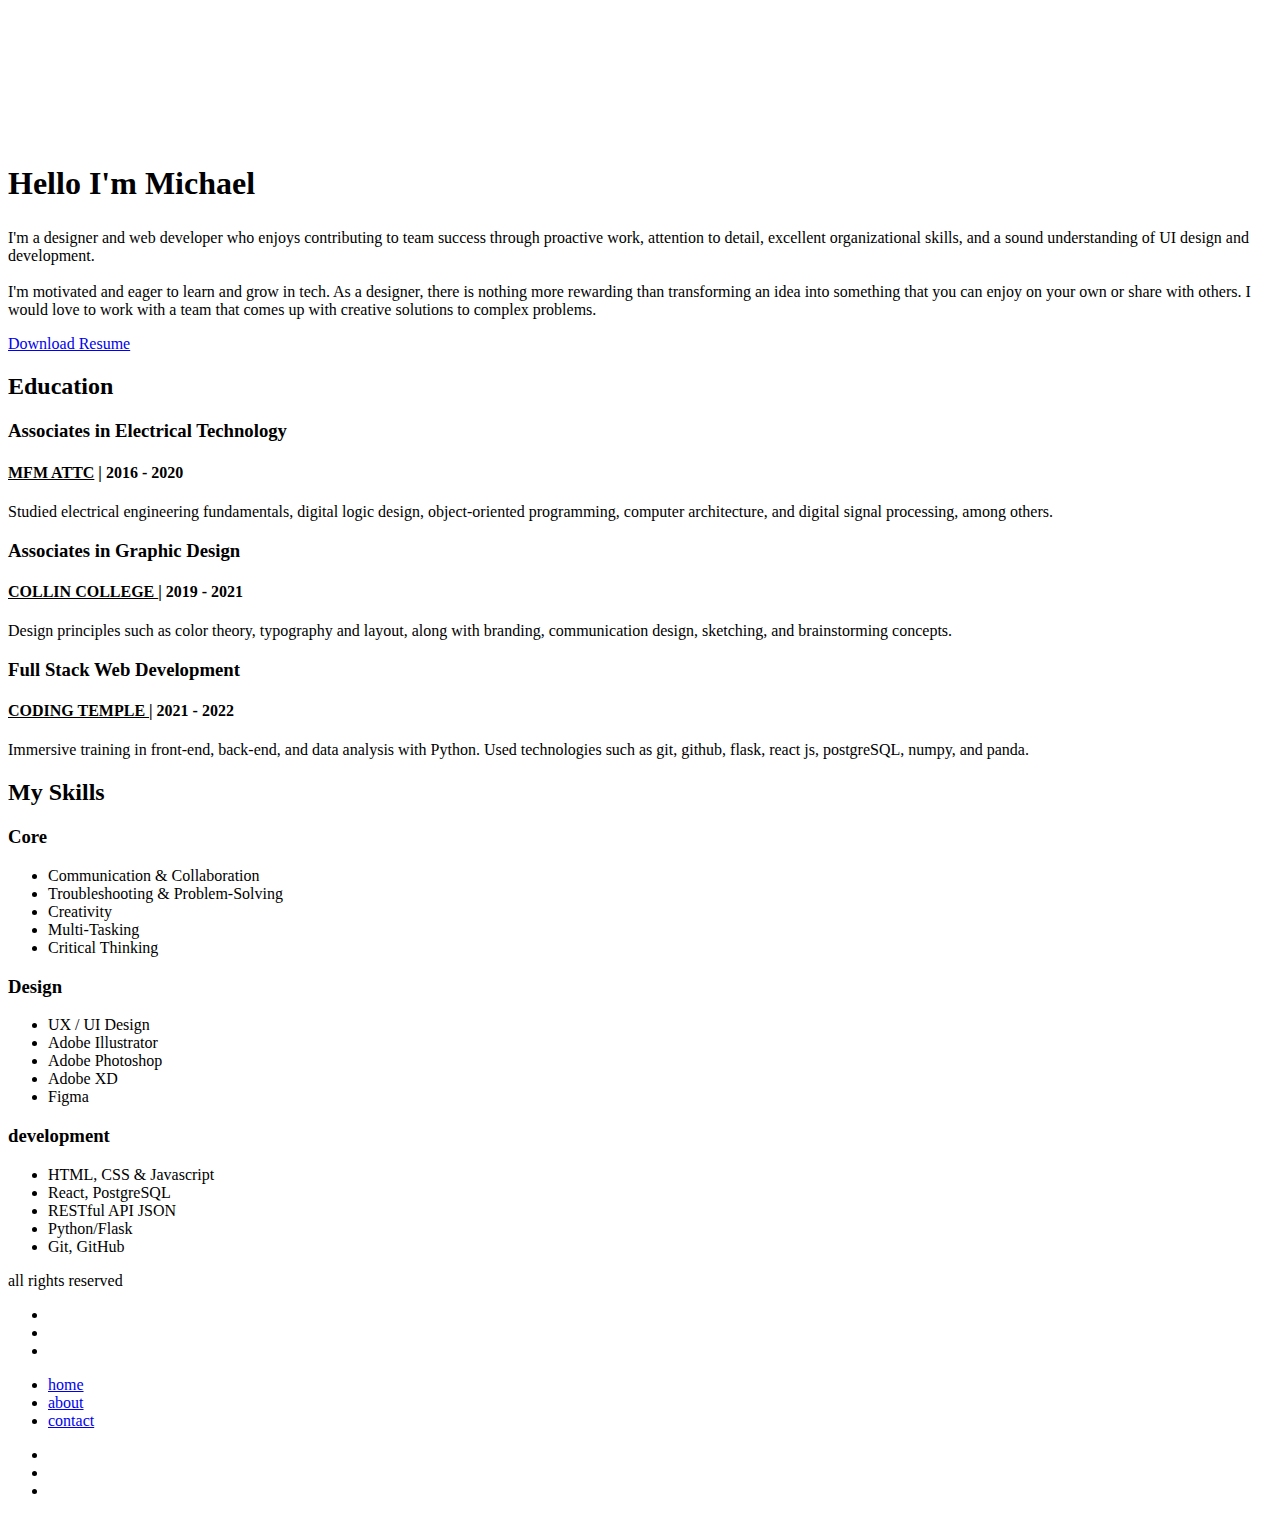
==== about.html @ e01d015a "pages fixed" ====
<!DOCTYPE html>
<html lang="en">
<head>
	<!-- Metas -->
	<meta charset="UTF-8">
	<meta name="viewport" content="width=device-width, initial-scale=1.0, maximum-scale=1.0, user-scalable=0">
	<title>Kmichael - A designer & web developer</title>
	<meta name="description" content="Kmichael - A designer & web developer">

	<!-- External CSS -->
	<link rel="stylesheet" href="assets/css/fontawesome-all.min.css">
	<link rel="stylesheet" href="assets/css/themify-icons.css">

	<!-- Custom CSS -->
	<link rel="stylesheet" href="assets/css/main.css">
	<link rel="stylesheet" href="assets/css/colors.css">
	<link rel="stylesheet" href="assets/css/responsive.css">

	<!-- Google Fonts -->
	<link href="https://fonts.googleapis.com/css?family=Montserrat:100,500,600%7CPoppins:400,500,600&display=swap" rel="stylesheet">

	<!-- Favicon -->
	<link rel="icon" href="assets/img/favicon.png">
</head>
<body>

	<!-- ========== Header ========== -->

	<header class="main-header">

		<div class="container">

			<a href="index.html">
				<img src="assets/img/logo.svg" class="logo" alt="">
			</a>

			<a href="#" class="open-nav">
				<i></i>
			</a>

			<div class="clearfix"></div>

		</div> <!-- /.container -->

	</header> <!-- /.main-header -->
	

	<!-- ========== Main ========== -->

	<main class="about">

		<div class="container">
			
			

			<div style="margin-top: 100px;" class="img-halved item">
				
				<div class="item"  >
					<img style="border-radius: 100%;" src="assets/img/k.jpg" alt="" class="img-responsive">
				</div>

				<div class="item bio ">
					<div>
					<h1 class="intro" style="margin-bottom: 27px;">Hello I'm Michael</h1>
					<p >I'm a designer and web developer who enjoys contributing to team success through proactive work, attention to detail, excellent organizational skills, and a sound understanding of UI design and development. <br><br>I'm motivated and eager to learn and grow in tech. As a designer, there is nothing more rewarding than transforming an idea into something that you can enjoy on your own or share with others. I would love to work with a team that comes up with creative solutions to complex problems. </p> <a href="assets/MICHAEL_RESUME_MAY_2022.pdf" class="btn">Download Resume</a>	
					</div>
					
				</div>

				<div class="clearfix"></div>

			</div> <!-- /.img-halved --> 
			
			<div class="services">
				
				<h2 class="about-heading">Education</h2>

				<div class="services-item">

					<div class="content ">

						<h3>Associates in Electrical Technology</h3>
						<h4> <a href="http://www.mfmattc.edu.et/" style="color: black;"> MFM ATTC</a>  | 2016 - 2020 </h4>
						<p class="p" style="margin-top: 20px;">Studied electrical engineering fundamentals, digital logic design, object-oriented programming, computer architecture, and digital signal processing, among others.</p>

					</div> <!-- /.content -->

				</div> <!-- /.services-item -->

				<div class="services-item">

					<div class="content">

						<h3>Associates in Graphic Design</h3>
						<h4> <a href="https://www.collin.edu/" style="color: black;" >COLLIN COLLEGE  </a>| 2019 - 2021 </h4>
						<p style="margin-top: 20px;">Design principles such as color theory, typography and layout, along with branding, communication design, sketching, and brainstorming concepts.</p>

					</div> <!-- /.content -->

				</div>

				<div class="services-item">

					<div class="content">

						<h3>Full Stack Web Development</h3>
						<h4> <a href="https://codingtemple.com/" style="color: black;"> CODING TEMPLE </a>| 2021 - 2022 </h4>
						<p style="margin-top: 20px;">Immersive training in front-end, back-end, and data analysis with Python. Used technologies such as git, github, flask, react js, postgreSQL, numpy, and panda.</p>

					</div> <!-- /.content -->

				</div>

				<div class="clearfix"></div>

			</div>

			<div class="services">
				
				<h2 class="about-heading">My Skills</h2>

				<div class="services-item">

					<div class="content">

						<span class="service-icon"><i class="ti ti-check "></i></span>

						<h3>Core</h3>
						<ul>
							<li>Communication & Collaboration</li>
							<li>Troubleshooting & Problem-Solving</li>
							<li>Creativity</li>
							<li>Multi-Tasking
</li>
							<li>
Critical Thinking</li>
						</ul>

					</div> <!-- /.content -->

				</div> <!-- /.services-item -->

				<div class="services-item">

					<div class="content">

						<span class="service-icon"><i class="ti ti-pencil-alt "></i></span>

						<h3>Design</h3>
						<ul>
							<li>UX / UI Design</li>
							<li>Adobe Illustrator</li>
							<li>Adobe Photoshop</li>
							<li>Adobe XD</li>
							<li>Figma</li>
						</ul>

					</div> <!-- /.content -->

				</div> <!-- /.services-item -->

				<div class="services-item">

					<div class="content">

						<span class="service-icon"><i class="ti ti-settings"></i></span>

						<h3>development</h3>
						<ul>
							<li>HTML, CSS & Javascript</li>
							<li>React, PostgreSQL</li>
							<li>RESTful API JSON</li>
							<li>Python/Flask</li>
							<li>Git, GitHub</li>
						</ul>

					</div> <!-- /.content -->

				</div> <!-- /.services-item -->

				<div class="clearfix"></div>

			</div> <!-- /.services -->


			

		</div> <!-- /.container -->

	</main> <!-- /.about -->

	<footer class="footer-default footer-default-border">

		<div class="container">

			<p class="copyright"><i class="far fa-copyright"></i> all rights reserved</p>

			<ul class="follow-us-links">
				<li><a href="https://www.linkedin.com/in/kmichaeltb/"><i class="fab fa-linkedin-in"></i></a></li>
				<li><a href="https://github.com/KmichaelT"><i class="fab fa-github"></i></a></li>
				<li><a href="https://www.behance.net/kinfemibekele"><i class="fab fa-behance"></i></a></li>
			</ul> 

			<div class="clearfix"></div>

		</div> <!-- /.container -->

	</footer> <!-- /.footer-default -->

	<div class="aside-navigation-overlay">
		
		<div class="aside-navigation">
			
			<a href="#" class="close-nav"><i class="ti-close"></i></a>

			<nav>
				<ul>
					<li><a href="index.html">home</a></li>
					<li><a href="about.html">about</a></li>
					<li><a href="contact.html">contact</a></li>
				</ul>
			</nav>

			<ul class="social-icons">
				<li><a href="https://www.linkedin.com/in/kmichaeltb/"><i class="fab fa-linkedin-in"></i></a></li>
				<li><a href="https://github.com/KmichaelT"><i class="fab fa-github"></i></a></li>
				<li><a href="https://www.behance.net/kinfemibekele"><i class="fab fa-behance"></i></a></li>
			</ul>
	
		</div> <!-- /.aside-navigation -->

	</div> <!-- /.aside-navigation-overlay -->
	
	<script src="assets/js/main.js"></script>
	
	
</body>
</html>
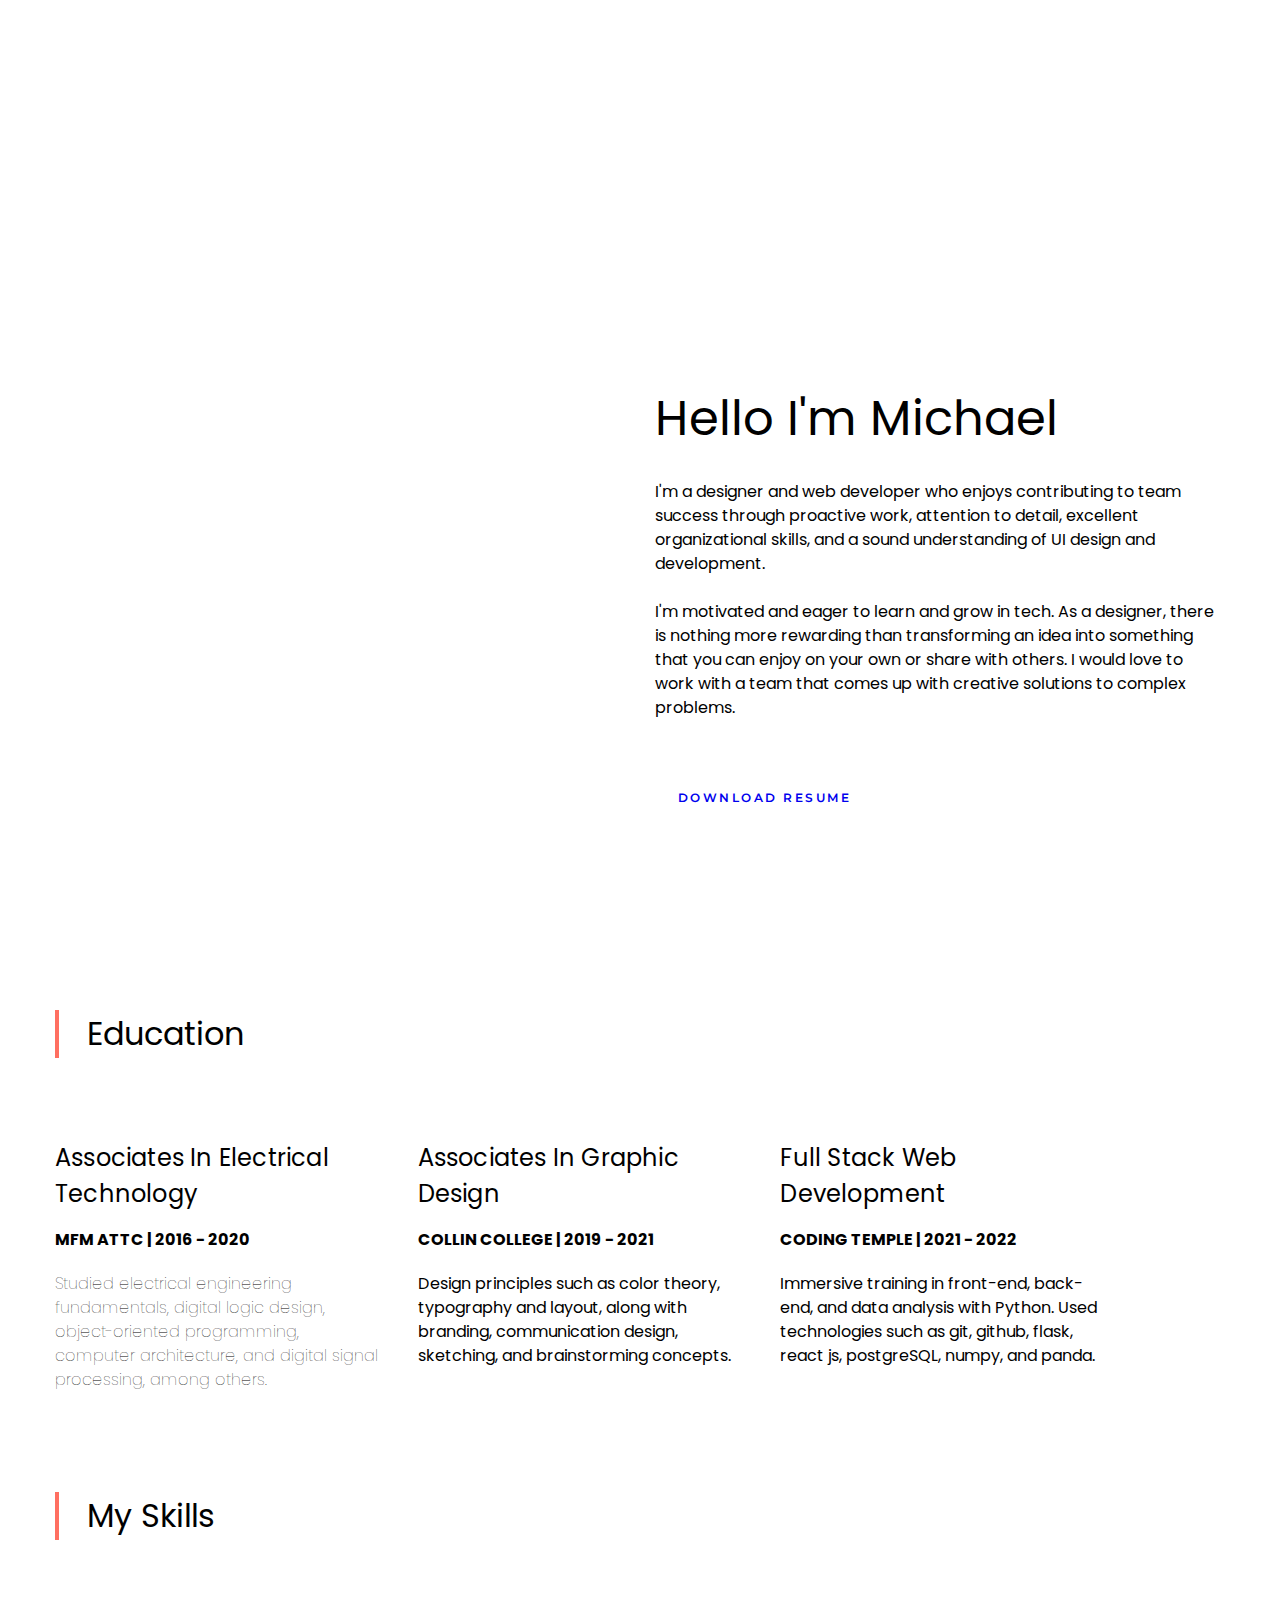
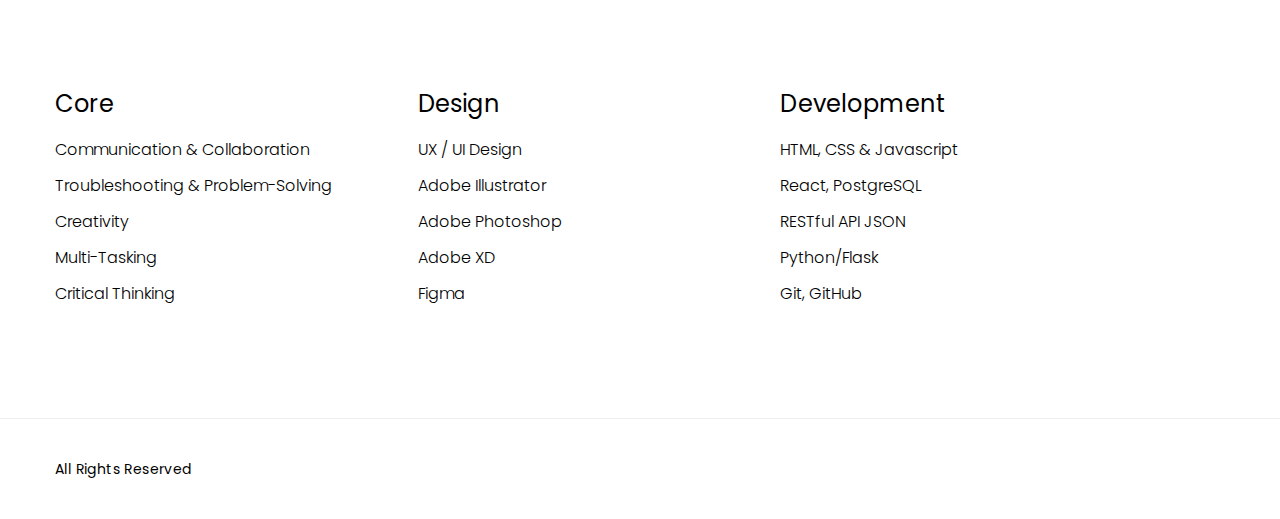
==== commit 79830c08: "hire me page added" ====
--- a/about.html
+++ b/about.html
@@ -217,6 +217,7 @@
 				<ul>
 					<li><a href="index.html">home</a></li>
 					<li><a href="about.html">about</a></li>
+					<li><a href="HireME.html">Hire me</a></li>
 					<li><a href="contact.html">contact</a></li>
 				</ul>
 			</nav>
--- a/assets/css/main.css
+++ b/assets/css/main.css
@@ -0,0 +1,863 @@
+/*-----------------------------------------------------
+Table of Contents
+
+1. General Styles
+2. Blocks & Pages
+	# About
+	# Blog List
+	# Blog Post
+	# Contact
+	# CTA
+	# Featured Works
+	# Footer
+	# Hero
+	# Navigation
+	# Portfolio
+	# Single Project
+------------------------------------------------------*/
+
+/*-----------------------------------------------------
+1. General Styles
+------------------------------------------------------*/
+
+* {
+	box-sizing: border-box;
+	margin: 0;
+	padding: 0;
+}
+
+html {
+	overflow-x: hidden;
+	overflow-y: scroll;
+}
+
+body {
+	font-family: Poppins, sans-serif;
+	font-size: 100%;
+	line-height: 1.5;
+}
+.line{
+	width: 2px;
+	height: 35px;
+	background-color: rgb(86, 86, 86);
+}
+
+a {
+	text-decoration: none;
+	transition: all .2s ease-in-out;
+}
+
+.step_p{
+	width: 500px;
+	display: flex;
+}
+
+.btn {
+	border-radius: 27.5px;
+	display: inline-block;
+	font-family: Montserrat, sans-serif;
+	font-size: .75rem;
+	font-weight: 600;
+	height: 55px;
+	letter-spacing: 2.5px;
+	line-height: 55px;
+	text-align: center;
+	text-transform: uppercase;
+	width: 220px;
+	margin-top: 50px;
+}
+
+.contact-form input,
+.contact-form textarea {
+	border: none;
+	outline: none;
+}
+
+.contact-form input {
+	margin-bottom: 30px;
+}
+
+.contact-form input::placeholder,
+.contact-form input,
+.contact-form textarea::placeholder {
+	font-family: Montserrat, sans-serif;
+	font-size: .8rem;
+	letter-spacing: .3px;
+}
+
+.contact-form input[name=name],
+.contact-form input[name=email],
+.contact-form input[name=business], 
+.contact-form input[name=phone-number] {
+	float: left;
+	height: 50px;
+	line-height: 50px;
+	padding-left: 20px;
+	width: 48%;
+}
+
+.contact-form input[name=name],
+.contact-form input[name=business] {
+	margin-right: 4%;
+}
+
+.contact-form textarea {
+	height: 200px;
+	padding: 25px;
+	width: 100%;
+}
+
+.contact-form textarea {
+	font-family: Montserrat, sans-serif;
+	font-size: .875rem;
+	line-height: 1.6;
+}
+
+.contact-form textarea::-webkit-scrollbar {
+    width: 8px; 
+}
+
+.contact-form input[type=submit] {
+	cursor: pointer;
+	font-family: Montserrat, sans-serif;
+	float: right;
+	font-size: .6875rem;
+	font-weight: 500;
+	height: 50px;
+	letter-spacing: 3px;
+	line-height: 50px;
+	margin: 23px 0 0 0;
+	text-transform: uppercase;
+	transition: all .2s linear;
+	width: 220px;
+}
+
+.container {
+	max-width: 1170px;
+	margin: auto;
+}
+
+.clearfix {
+	clear: both;
+}
+
+.img-cover  {
+    display: block;
+    object-fit: cover;
+    height: 100%;
+    width: 100%;
+}
+
+.img-responsive {
+    display: block;
+    max-width: 100%;
+    height: auto;
+}
+
+/*-----------------------------------------------------
+2. Blocks & Pages
+------------------------------------------------------*/
+
+/* =============== # About =============== */
+
+.about .intro {
+	font-size: 3rem;
+	font-weight: 400;
+	line-height: 1.4;
+	margin: 140px 50px 140px 0;
+}
+
+.about-heading {
+	font-size: 2rem;
+	font-weight: 400;
+	text-transform: capitalize;
+	margin-bottom: 60px;
+	border-left: 4px solid #ff6f61;
+	padding-left: 28px;
+}
+
+.services {
+	margin-bottom: 100px;
+}
+
+.services-item {
+	align-items: center;
+	display: flex;
+	float: left;
+	width: 28%;
+}
+
+.services-item:nth-of-type(2) {
+	margin: 0 3%;
+}
+
+.service-icon {
+	align-items: center;
+	border-radius: 50%;
+	display: flex;
+	font-size: 1.7rem;
+	justify-content: center;
+	height: 64px;
+	width: 64px;
+}
+
+.services-item .content h3 {
+	font-size: 1.5rem;
+	font-weight: 400;
+	letter-spacing: .2px;
+	margin: 22px 0 16px 0;
+	text-transform: capitalize;
+}
+
+.services-item li {
+	font-size: 1rem;
+	font-weight: 300;
+	list-style: none;
+	margin-bottom: 12px;
+	text-transform: capitalize;
+}
+
+.team-member {
+	float: left;
+	height: 390px;
+	position: relative;
+	width: 33.333%;
+}
+
+.team-member .overlay {
+	left: 0;
+	height: 100%;
+	opacity: 0;
+	position: absolute;
+	text-align: center;
+	top: 0;
+	transition: all .3s linear;
+	width: 100%;
+}
+
+.team-member .overlay .info {
+	left: 50%;
+	position: absolute;
+	top: 50%;
+	transform: translate(-50%, -50%);
+}
+
+.team-member:hover .overlay {
+	cursor: pointer;
+	opacity: 1;
+}
+
+.team-member .overlay .info h2 {
+	font-size: 1.3125rem;
+	font-weight: 400;
+	margin-bottom: 5px;
+	text-transform: capitalize;
+}
+
+.team-member .overlay .info h3 {
+	font-size: .875rem;
+	font-weight: 300;
+	letter-spacing: .1px;
+	text-transform: capitalize;
+}
+
+/* =============== # Blog List =============== */
+
+.blog {
+	margin-bottom: 140px;
+}
+
+.blog .container {
+	display: flex;
+	flex-wrap: wrap;
+}
+
+.blog .blog-item .entry-thumbnail {
+	height: 470px;
+}
+
+.blog .blog-item {
+	width: 48.5%;
+}
+
+.blog .blog-item:nth-of-type(odd) {
+	margin: 0 3% 62px 0;
+}
+
+.blog .blog-item:nth-of-type(7){
+	margin-bottom: 0;
+}
+
+.entry-category {
+	display: block;
+	font-size: 1rem;
+	font-weight: 400;
+	letter-spacing: .4px;
+	text-transform: capitalize;
+}
+
+.blog .entry-category {
+	margin: 22px 0 6px 0;
+}
+
+.blog .entry-title {
+	font-size: 1.5rem;
+	font-weight: 400;
+	line-height: 1.4;
+	text-transform: capitalize;
+}
+
+/* =============== # Blog Post =============== */
+
+
+.blog-post .container {
+	position: relative;
+}
+
+.blog-post .entry-header {
+	margin: 56px auto 49px auto;
+	text-align: center;
+
+}
+
+.blog-post .entry-title {
+	font-size: 2.6rem;
+	font-weight: 400;
+	line-height: 1.3;
+	margin: 18px 0 18px 0;
+	text-transform: capitalize;
+}
+
+.blog-post .entry-category {
+	font-size: 1.1rem;
+}
+
+.entry-date {
+	font-size: .9rem;
+}
+
+.blog-post .entry-thumbnail {
+	height: 600px;
+	margin-bottom: 67px;
+	width: 100%;
+}
+
+.entry-content p {
+	font-size: 1.1rem;
+	font-weight: 300;
+	line-height: 1.9;
+	margin: 0 auto 24px auto;
+	width: 51%;
+}
+
+.entry-content .post-img {
+	height: 500px;
+	margin: 68px auto;
+	width: 74%;
+}
+
+.share-links {
+	margin: 46px auto 90px auto;
+	text-align: center;
+	width: 51%;
+}
+
+.share-links li  {
+	display: inline-block;
+	list-style: none;
+}
+
+.share-links li a {
+	border-radius: 50%;
+	display: block;
+	font-size: .875rem;
+	height: 50px;
+	line-height: 50px;
+	width: 50px;
+}
+
+.share-links li:nth-of-type(2) {
+	margin: 0 10px;
+}
+
+.comments,
+.leave-comment {
+	width: 51%;
+}
+
+.comments {
+	margin: 0 auto 84px auto;
+}
+
+.leave-comment {
+	margin: 0 auto 150px auto;
+}
+
+.comments .heading,
+.leave-comment .heading {
+	font-size: 1.5rem;
+	font-weight: 400;
+	margin-bottom: 40px;
+	text-transform: capitalize;
+}
+
+.comment {
+	border-bottom: 1px solid #ddd;
+	margin-bottom: 50px;
+	padding-bottom: 43px;
+	position: relative;
+}
+
+.comment:last-child {
+	border-bottom: none;
+	margin-bottom: 0;
+	padding-bottom: 0;
+}
+
+.comment .avatar {
+	float: left;
+	height: 110px;
+	margin-right: 30px;
+	width: 110px;
+}
+
+.comment .avatar img {
+	border-radius: 50%;
+}
+
+.comment .content {
+	float: right;
+	width: calc(100% - 140px);
+}
+
+.comment .name {
+	font-size: 1.25rem;
+	font-weight: 400;
+	margin-bottom: 3px;
+	text-transform: capitalize;
+}
+
+.comment .publication-date {
+	font-size: .75rem;
+	font-weight: 400;
+	letter-spacing: .2px;
+}
+
+.comment p {
+	font-size: .9rem;
+	font-weight: 300;
+	letter-spacing: .1px;
+	line-height: 1.8;
+	margin-top: 12px;
+}
+
+.comment .reply {
+	font-size: .6875rem;
+	font-weight: 500;
+	letter-spacing: 1.5px;
+	position: absolute;
+	right: 0;
+	text-transform: uppercase;
+	top: 0;
+}
+
+/* =============== # Contact =============== */
+
+.contact {
+	margin-top: 90px;
+}
+
+.contact h1 {
+	font-size: 3rem;
+	font-weight: 400;
+	line-height: 1.2;
+	margin-bottom: 48px;
+	text-align: center;
+}
+
+.contact .contact-form {
+	margin: auto;
+	width: 66%;
+}
+
+.contact-info {
+	margin-top: 150px;
+	padding: 105px 0 95px 0;
+	width: 100%;
+}
+
+.contact-info ul {
+	float: left;
+	list-style: none;
+	margin-right: 200px;
+}
+
+.contact-info ul li:first-child {
+	font-size: 1.2rem;
+	font-weight: 500;
+	margin-bottom: 14px;
+}
+
+.contact-info ul li {
+	font-size: 1rem;
+	font-weight: 300;
+	margin-bottom: 10px;
+}
+
+/* =============== # CTA =============== */
+
+.cta {
+	text-align: center;
+	padding: 190px 0 210px 0;
+	width: 100%;
+}
+
+.cta h1 {
+	font-size: 3.75rem;
+	font-weight: 400;
+	line-height: 1.2;
+	margin-bottom: 46px;
+}
+
+/* =============== # Featured Works =============== */
+
+.featured-works .item {
+	margin-bottom: 60px;
+	width: 100%;
+}
+
+.featured-works a:nth-of-type(5) .item {
+	margin-bottom: 0;
+}
+
+.featured-works .item-img {
+	height: 470px;
+	width: 100%;
+}
+
+.featured-works .item-title {
+	font-size: 2rem;
+	font-weight: 500;
+	line-height: 1;
+	margin: 20px 0 11px 0;
+	
+}
+
+.featured-works .item-category {
+	font-size: .6875rem;
+	font-family: Montserrat, sans-serif;
+	font-weight: 500;
+	letter-spacing: 2px;
+	text-transform: uppercase;
+}
+
+/* =============== # Footer =============== */
+
+.footer-default {
+	height: 100px;
+	line-height: 100px;
+}
+
+.footer-default-border {
+	border-top: 1px solid #eee;
+	height: 101px;
+}
+
+.footer-default .copyright {
+	float: left;
+	font-size: .875rem;
+	font-weight: 400;
+	letter-spacing: .4px;
+	text-transform: capitalize;
+}
+
+.footer-default .follow-us-links {
+	float: right;
+}
+
+.footer-default .follow-us-links li {
+	float: left;
+	font-size: .875rem;
+	list-style: none;
+	margin-left: 35px;
+}
+
+/* =============== # Hero =============== */
+
+.hero {
+	padding: 150px 0;
+	position: relative;
+	width: 100%;
+}
+
+.hero h1 {
+	font-size: 5rem;
+	font-weight: 400;
+	line-height: 1.1;
+}
+
+.hero .social-links {
+	list-style: none;
+	position: absolute;
+	right: -6px;
+	top: 50%;
+	transform: translateY(-50%);
+}
+
+.hero .social-links li {
+	font-size: 1.125rem;
+	letter-spacing: .4px;
+	margin-bottom: 37px;
+	writing-mode: vertical-rl;
+}
+
+/* =============== # Navigation =============== */
+
+.main-header {
+	height: 100px;
+	width: 100%;
+}
+
+.logo {
+	float: left;
+	height: 30px;
+	margin-top: 36px;
+}
+
+.open-nav {
+	display: block;
+	float: right;
+	height: 100px;
+	position: relative;
+	width: 100px;
+}
+
+.open-nav i {
+	height: 2px;
+	left: 50%;
+	position: absolute;
+	top: 50%;
+	transform: translate(-50%, -50%);
+	width: 28%;
+}
+
+.open-nav i:before {
+	content: " ";
+	height: 2px;
+	position: absolute;
+	top: -9px;
+	width: 100%;
+}
+
+.open-nav i:after {
+	content: " ";
+	height: 2px;
+	position: absolute;
+	top: 9px;
+	width: 100%;
+}
+
+.close-nav {
+	float: right;
+	font-size: 1.3rem;
+	margin: 20px 40px 0 0;
+}
+
+.aside-navigation-overlay {
+	position: fixed;
+	top: 0;
+	left: -100%;
+	bottom: 0;
+	right: 0;
+	height: 100vh;
+	width: 100vw;
+	opacity: 0;
+	transition: opacity .4s, left 0s .4s;
+	z-index: 2;
+}
+
+.aside-navigation-overlay.active {
+	left: 0;
+	opacity: 1;
+	transition: opacity .4s, left 0s;
+}
+
+.aside-navigation {
+	height: 100vh;
+	left: -100%;
+	position: absolute;
+	top: 0;
+	transition: left .8s;
+	width: 400px;
+}
+
+.aside-navigation.active {
+	left: 0;
+}
+
+.aside-navigation nav {
+	left: 50px;
+	position: absolute;
+	top: 50%;
+	transform: translateY(-50%);
+}
+
+.aside-navigation nav ul li {
+	font-size: 1.7rem;
+	font-weight: 500;
+	list-style: none;
+	padding-bottom: 13px;
+	text-transform: capitalize;
+}
+
+.aside-navigation .social-icons {
+	bottom: 40px;
+	left: 50px;
+	position: absolute;
+}
+
+.aside-navigation .social-icons li {
+	font-size: .95rem;
+	float: left;
+	list-style: none;
+	margin-right: 27px;
+}
+
+/* =============== # Portfolio =============== */
+
+.portfolio .portfolio-item {
+	float: left;
+	margin-bottom: 43px;
+	width: 48%;
+}
+
+.portfolio a:nth-of-type(odd) .portfolio-item {
+	margin-right: 4%;
+}
+
+.portfolio a:nth-of-type(5) .portfolio-item,
+.portfolio a:nth-of-type(6) .portfolio-item {
+	margin-bottom: 0;
+}
+
+.portfolio-item-thumbnail {
+	height: 520px;
+}
+
+.portfolio-item-heading {
+	font-size: 1.5rem;
+	font-weight: 400;
+	margin: 18px 0 3px 0;
+	text-transform: capitalize;
+}
+
+.portfolio-item-category {
+	font-size: .875rem;
+	font-weight: 300;
+	letter-spacing: .3px;
+	text-transform: capitalize;
+}
+
+/* =============== # Single Project =============== */
+
+.single-project .intro {
+	margin: 95px 0 110px 0;
+}
+
+.single-project .intro h1 {
+	font-size: 3.75rem;
+	font-weight: 400;
+	margin: 0 0 25px -3px;
+	text-transform: capitalize;
+}
+
+.single-project .intro ul {
+	float: left;
+	list-style: none;
+	margin-top: 7px;
+	width: 50%;
+}
+
+.single-project .intro ul li {
+	font-size: 1rem;
+	font-weight: 300;
+	letter-spacing: .1px;
+	margin-bottom: 8px;
+	text-transform: capitalize;
+}
+
+.single-project .intro p {
+	float: right;
+	font-size: 1.125rem;
+	font-weight: 300;
+	line-height: 1.9;
+	width: 50%;
+}
+
+.single-project .info {
+	font-size: 1.125rem;
+	font-weight: 300;
+	line-height: 1.9;
+	margin-top: 140px ;
+	margin-bottom: 40px;
+	width: 60%;
+}
+
+.img-full {
+	height: 600px;
+	width: 100%;
+}
+
+.img-halved .item {
+	float: left;
+	height: 670px;
+	width: 48.75%;
+}
+
+.content-halved .item{
+	float: left;
+	width: 48.75%;
+	padding-right: 40px;
+}
+.img-halved .item:nth-of-type(1) {
+	margin-right: 2.5%;
+}
+
+.next {
+	align-items: center;
+	display: flex;
+	cursor: pointer;
+	height: 500px;
+	justify-content: center;
+	width: 100%;
+}
+
+.next h2 {
+	font-size: 6.25rem;
+	font-weight: 400;
+	letter-spacing: 5px;
+	text-transform: capitalize;
+	transition:  all .2s ease-in-out;
+}
+
+.bio{
+	width: 60%;
+	margin-bottom: 140px;
+	display: flex;
+	align-items: center;
+	flex-wrap: wrap;
+}
+.p{
+	font-weight: 100;
+}
+
+.pad_b{
+	padding-bottom: 25px;
+}
+
+.pricing{
+
+	display: block;
+	text-align: center;
+	background-color: rgb(236, 236, 236);
+}--- a/assets/css/responsive.css
+++ b/assets/css/responsive.css
@@ -0,0 +1,571 @@
+/*-----------------------------------------------------
+Table of Contents
+
+- @media(max-width:1200px)
+- @media(min-width:1200px)
+- @media(min-width:1024px)
+- @media(max-width:1024px)
+- @media(max-width:870px)
+- @media(max-width:770px)
+- @media(max-width:570px)
+- @media(max-width:420px)
+- @media(max-width:320px)
+
+------------------------------------------------------*/
+
+/* Start @media(max-width:1200px) */
+
+@media(max-width: 1200px) {
+	.container {
+		margin-left: 25px;
+		margin-right: 25px;
+	}
+}
+
+/* Start @media(min-width:1200px) */
+
+@media(min-width: 1200px) {
+
+	.blog .blog-item:nth-of-type(odd) {
+		margin: 0;
+	}
+
+	.blog .blog-item:nth-of-type(1) {
+		margin-right: 3%;
+		width: 65.66%;
+	}
+
+	.blog .blog-item:nth-of-type(2),
+	.blog .blog-item:nth-of-type(6) {
+		width: 31.33%;
+	}
+
+	.blog .blog-item:nth-of-type(3),
+	.blog .blog-item:nth-of-type(4),
+	.blog .blog-item:nth-of-type(5) {
+		margin-top: 62px;
+		margin-bottom: 62px;
+		width: 31.33%;
+	}
+
+	.blog .blog-item:nth-of-type(4) {
+		margin-right: 3%;
+		margin-left: 3%;
+	}
+
+	.blog .blog-item:nth-of-type(7) {
+		margin-left: 3%;
+		width: 65.66%;
+	}
+}
+
+/* Start @media(min-width:1024px) */
+
+@media(min-width: 1024px) {
+
+	.featured-works .item {
+		margin-bottom: 100px;
+		position: relative;
+		width: 35%;
+	}
+
+	.featured-works .item-img {
+		height: 500px;
+	}
+
+	.featured-works .item-title {
+		font-size: 3.75rem;
+		letter-spacing: .3px;
+		position: absolute;
+		top: 50%;
+		transform: translateY(-50%);
+	}
+
+	.featured-works .item-category {
+		left: -45px;
+		position: absolute;
+		text-transform: uppercase;
+		top: 0;
+		writing-mode: vertical-rl;
+	}
+
+	.featured-works a:nth-of-type(1) .item,
+	.featured-works a:nth-of-type(5) .item {
+		margin-left: 100px;
+	}
+
+	.featured-works a:nth-of-type(1) .item .item-title {
+		right: -100px;
+	}
+
+	.featured-works a:nth-of-type(2) .item,
+	.featured-works a:nth-of-type(4) .item {
+		float: right;
+		margin-right: 100px;
+	}
+
+	.featured-works a:nth-of-type(2) .item .item-title {
+		left: -143px;
+	}
+
+	.featured-works a:nth-of-type(3) .item-img {
+		height: 350px;
+	}
+
+	.featured-works a:nth-of-type(3) .item {
+		margin-left: 200px;
+		width: 58%;
+	}
+
+	.featured-works a:nth-of-type(3) .item .item-title {
+		left: -160px;
+	}
+
+	.featured-works a:nth-of-type(4) .item .item-title {
+		left: -135px;
+	}
+
+	.featured-works a:nth-of-type(5) .item .item-title {
+		right: -212px;
+	}
+}
+
+/* Start @media(max-width:1024px) */
+
+@media(max-width: 1024px) {
+
+	.about .intro br {
+		content: "";
+	}
+
+	.blog .blog-item br {
+		content: '';
+	}
+
+	.blog-post .entry-header,
+	.entry-content p,
+	.comments,
+	.leave-comment  {
+		width: 70%;
+	}
+
+	.contact-info ul {
+		margin-right: 100px;
+	}
+
+	.entry-content .post-img {
+		width: 90%;
+	}
+
+	.hero h1 {
+		font-size: 5.2rem;
+	}
+
+	.featured-works .item-title br {
+		content: '';
+	}
+
+	.logo {
+		height: 28px;
+		margin-top: 26px;
+	}
+
+	.main-header {
+		height: 80px;
+	}
+
+	.open-nav {
+		height: 80px;
+		width: 80px;
+	}
+
+	.open-nav i {
+		width: 32%;
+	}
+
+	.team-member {
+		width: 50%;
+	}
+}
+
+/* Start @media(max-width:870px) */
+
+@media(max-width: 870px) {
+
+	.blog-post .entry-thumbnail {
+		height: 500px;
+	}
+
+	.contact {
+		text-align: left;
+	}
+
+	.contact .contact-form {
+		width: 100%;
+	}
+
+	.footer-default {
+		height: auto;
+		line-height: normal;
+		padding: 47px 0 40px 0;
+		position: relative;
+		text-align: center;
+	}
+
+	.footer-default .copyright,
+	.footer-default .follow-us-links {
+		float: none;
+	}
+
+	.footer-default .copyright {
+		margin-bottom: 17px;
+		line-height: 1.4;
+	}
+
+	.footer-default .follow-us-links {
+		display: inline-block;
+	}
+
+	.footer-default .follow-us-links li {
+		margin-left: 25px;
+	}
+
+	.footer-default .follow-us-links li:first-child {
+		margin-left: 0;
+	}
+
+	.hero h1 {
+		font-size: 4.7rem;
+	}
+
+	.hero h1 br {
+		content: '';
+	}
+
+	.hero .social-links {
+		display: none;
+	}
+
+	.img-halved .item {
+		float: none;
+		width: 100%;
+	}
+
+	.img-halved .item:nth-of-type(1) {
+		margin-right: 0;
+		margin-bottom: 30px;
+	}
+
+	.single-project .intro {
+	    margin: 65px 0 60px 0;
+	}
+
+	.single-project .intro ul,
+	.single-project .intro p {
+		float: none;
+		width: 100%;
+	}
+
+	.single-project .intro p {
+		margin-top: 40px;
+	}
+
+	.single-project .info {
+		margin: 60px 0;
+		width: 90%;
+	}
+}
+
+/* Start @media(max-width:770px) */
+
+@media(max-width: 770px) {
+
+	.about .intro {
+		font-size: 2.5rem;
+		margin: 70px 0;
+	}
+
+	.blog {
+		margin-bottom: 100px;
+	}
+
+	.blog .blog-item {
+		margin-bottom: 62px;
+		width: 100%;
+	}
+
+	.blog .blog-item:nth-of-type(odd) {
+		margin: 0 0 62px 0;
+	}
+
+	.blog .blog-item:nth-of-type(7){
+		margin-bottom: 0;
+	}
+
+	.blog-post .entry-header,
+	.entry-content p,
+	.comments,
+	.leave-comment {
+		width: 90%;
+	}
+
+	.contact-info {
+	    margin-top: 100px;
+	    padding: 95px 0 65px 0;
+	}
+
+	.contact-info ul {
+		float: none;
+		margin: 0 0 30px 0;
+	}
+
+	.cta {
+		padding: 100px 0 120px 0;
+	}
+
+	.hero {
+		padding: 95px 0;
+	}
+
+	.portfolio .portfolio-item {
+		float: none;
+		width: 100%;
+	}
+
+	.portfolio a:nth-of-type(odd) .portfolio-item {
+		margin-right: 0;
+	}
+
+	.portfolio a:nth-of-type(5) .portfolio-item {
+		margin-bottom: 43px;
+	}
+
+	.services {
+		margin-bottom: 57px;
+	}
+
+	.services-item {
+		margin-bottom: 30px;
+		width: 100%;
+	}
+
+	.services-item:nth-of-type(2) {
+		margin: 0 0 30px 0;
+	}
+
+	.single-project .intro ul {
+		margin-top: 35px;
+	}
+
+	.team-member {
+		width: 50%;
+	}
+}
+
+/* Start @media(max-width:570px) */
+
+@media(max-width: 570px) {
+
+	.about .intro {
+		margin-right: 0;
+	}
+
+	.aside-navigation {
+		width: 100%;
+	}
+
+	.blog-post .entry-header,
+	.entry-content p,
+	.comments,
+	.leave-comment,
+	.entry-content .post-img {
+		width: 100%;
+	}
+
+	.blog-post .entry-thumbnail {
+		margin-bottom: 60px;
+	}
+
+	.contact-form input[name=name],
+	.contact-form input[name=email],
+	.contact-form input[name=business], 
+	.contact-form input[name=phone-number] {
+		float: none;
+		width: 100%;
+	}
+
+	.comment .avatar {
+		float: none;
+		margin-right: 0;
+	}
+
+	.comment .content {
+		float: none;
+		margin-top: 20px;
+		width: 100%;
+	}
+
+	.cta h1 {
+		font-size: 3rem;
+	}
+
+	.entry-content .post-img {
+		height: 400px;
+	}
+
+	.hero h1 {
+		font-size: 3.7rem;
+	}
+
+	.img-full,
+	.img-halved .item {
+		height: 470px;
+	}
+
+	.leave-comment {
+	    margin: 0 auto 100px auto;
+	}
+
+	.next {
+		height: 300px;
+	}
+
+	.next h2 {
+		font-size: 4.5rem;
+		letter-spacing: 1px;
+	}
+
+	.single-project .info {
+		width: 100%;
+	}
+}
+
+/* Start @media(max-width:420px) */
+
+@media(max-width: 420px) {
+
+	.about .intro {
+		font-size: 1.7rem;
+		line-height: 1.6;
+	}
+
+	.about-heading {
+		font-size: 1.5rem;
+	}
+
+	.blog .blog-item {
+		margin-bottom: 52px;
+	}
+
+	.blog .blog-item:nth-of-type(odd) {
+		margin: 0 0 52px 0;
+	}
+
+	.blog .blog-item:nth-of-type(7){
+		margin-bottom: 0;
+	}
+	
+	.blog .blog-item .entry-thumbnail,
+	.blog-post .entry-thumbnail,
+	.portfolio-item-thumbnail {
+		height: 400px;
+	}
+
+	.blog-post .entry-thumbnail {
+	    margin-bottom: 40px;
+	}
+
+	.blog-post .entry-title {
+		font-size: 2rem;
+	}
+
+	.contact {
+		margin-top: 90px;
+	}
+
+	.contact h1 {
+		font-size: 2.5rem;
+	}
+
+	.cta h1 {
+		font-size: 2.5rem;
+		margin-bottom: 36px;
+	}
+
+	.contact-form input[type=submit] {
+		width: 100%;
+	}
+
+	.featured-works .item-img {
+		height: 370px;
+	}
+
+	.hero {
+	    padding: 95px 0 75px 0;
+	}
+
+	.hero h1 {
+		font-size: 2.8rem;
+		line-height: 1.2;
+	}
+
+	.img-full,
+	.img-halved .item {
+		height: 370px;
+	}
+
+	.services-item .content h3 {
+		font-size: 1.3rem;
+	}
+
+	.single-project .intro h1 {
+		font-size: 3rem;
+	}
+
+	.share-links {
+		width: 100%;
+	}
+
+	.team-member {
+		width: 100%;
+	}
+
+}
+
+/* Start @media(max-width:320px) */
+
+@media(max-width: 320px) {
+
+	.about .intro {
+	    font-size: 1.5rem;
+	}
+
+	.blog .entry-title {
+		font-size: 1.3rem;
+	}
+
+	.blog .blog-item .entry-thumbnail,
+	.blog-post .entry-thumbnail,
+	.entry-content .post-img,
+	.portfolio-item-thumbnail,
+	.team-member {
+		height: 270px;
+	}
+
+	.blog-post .entry-title {
+		font-size: 1.8rem;
+	}
+
+	.cta h1,
+	.contact h1 {
+		font-size: 2rem;
+	}
+
+	.hero h1 {
+		font-size: 2.3rem;
+	}
+
+	.single-project .intro h1 {
+		font-size: 2.7rem;
+	}
+}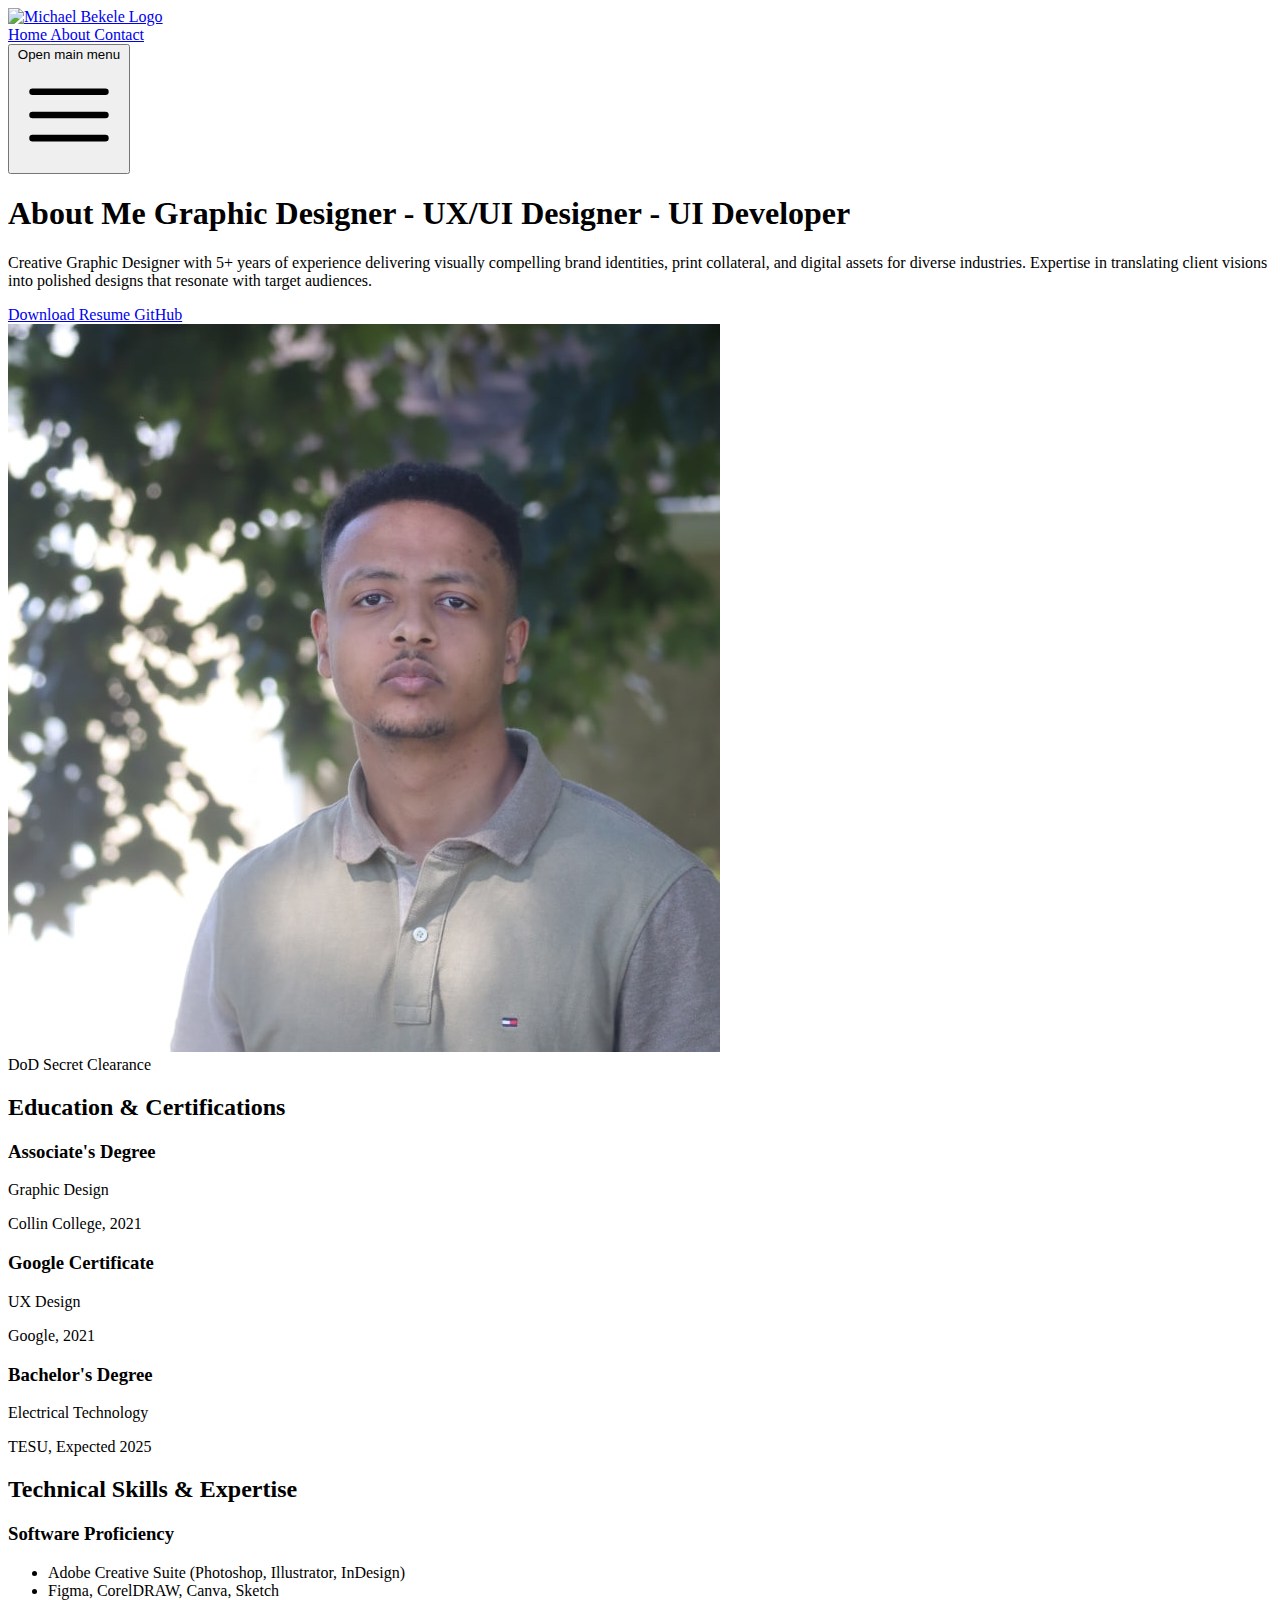
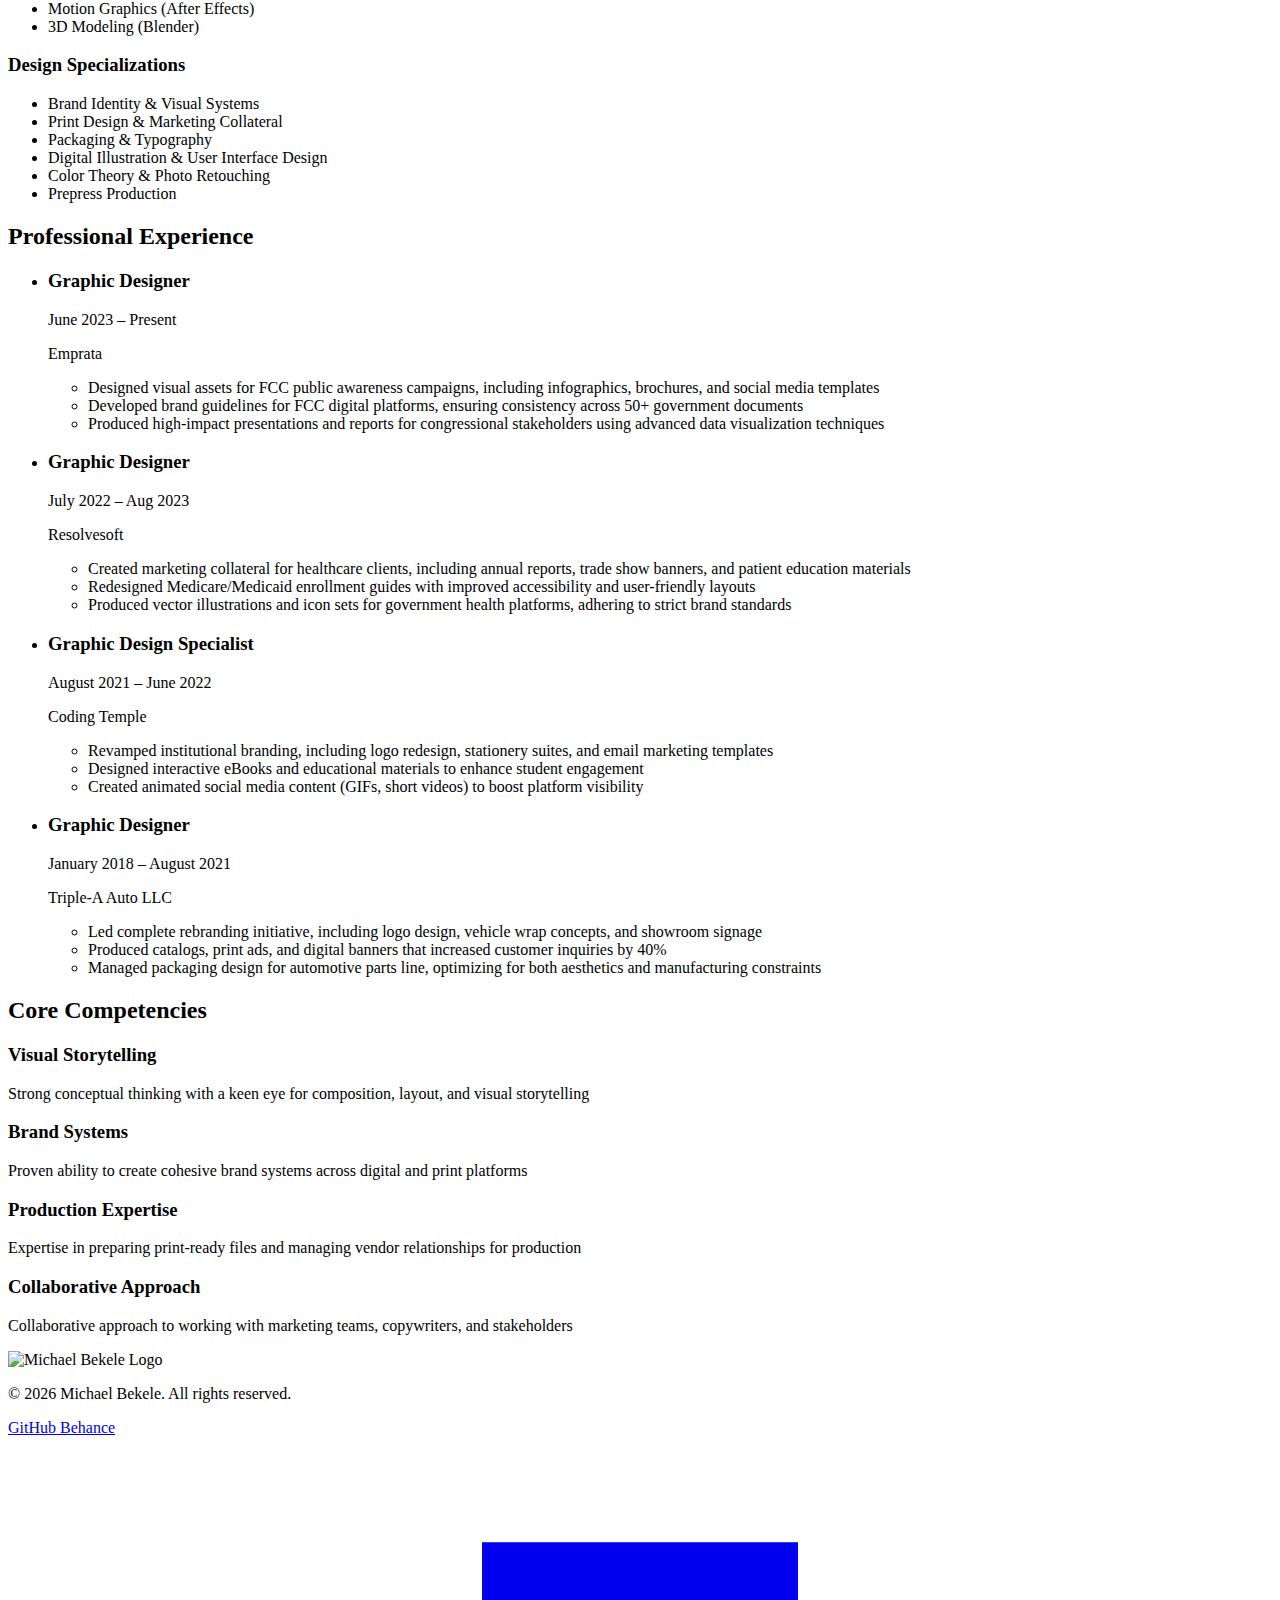
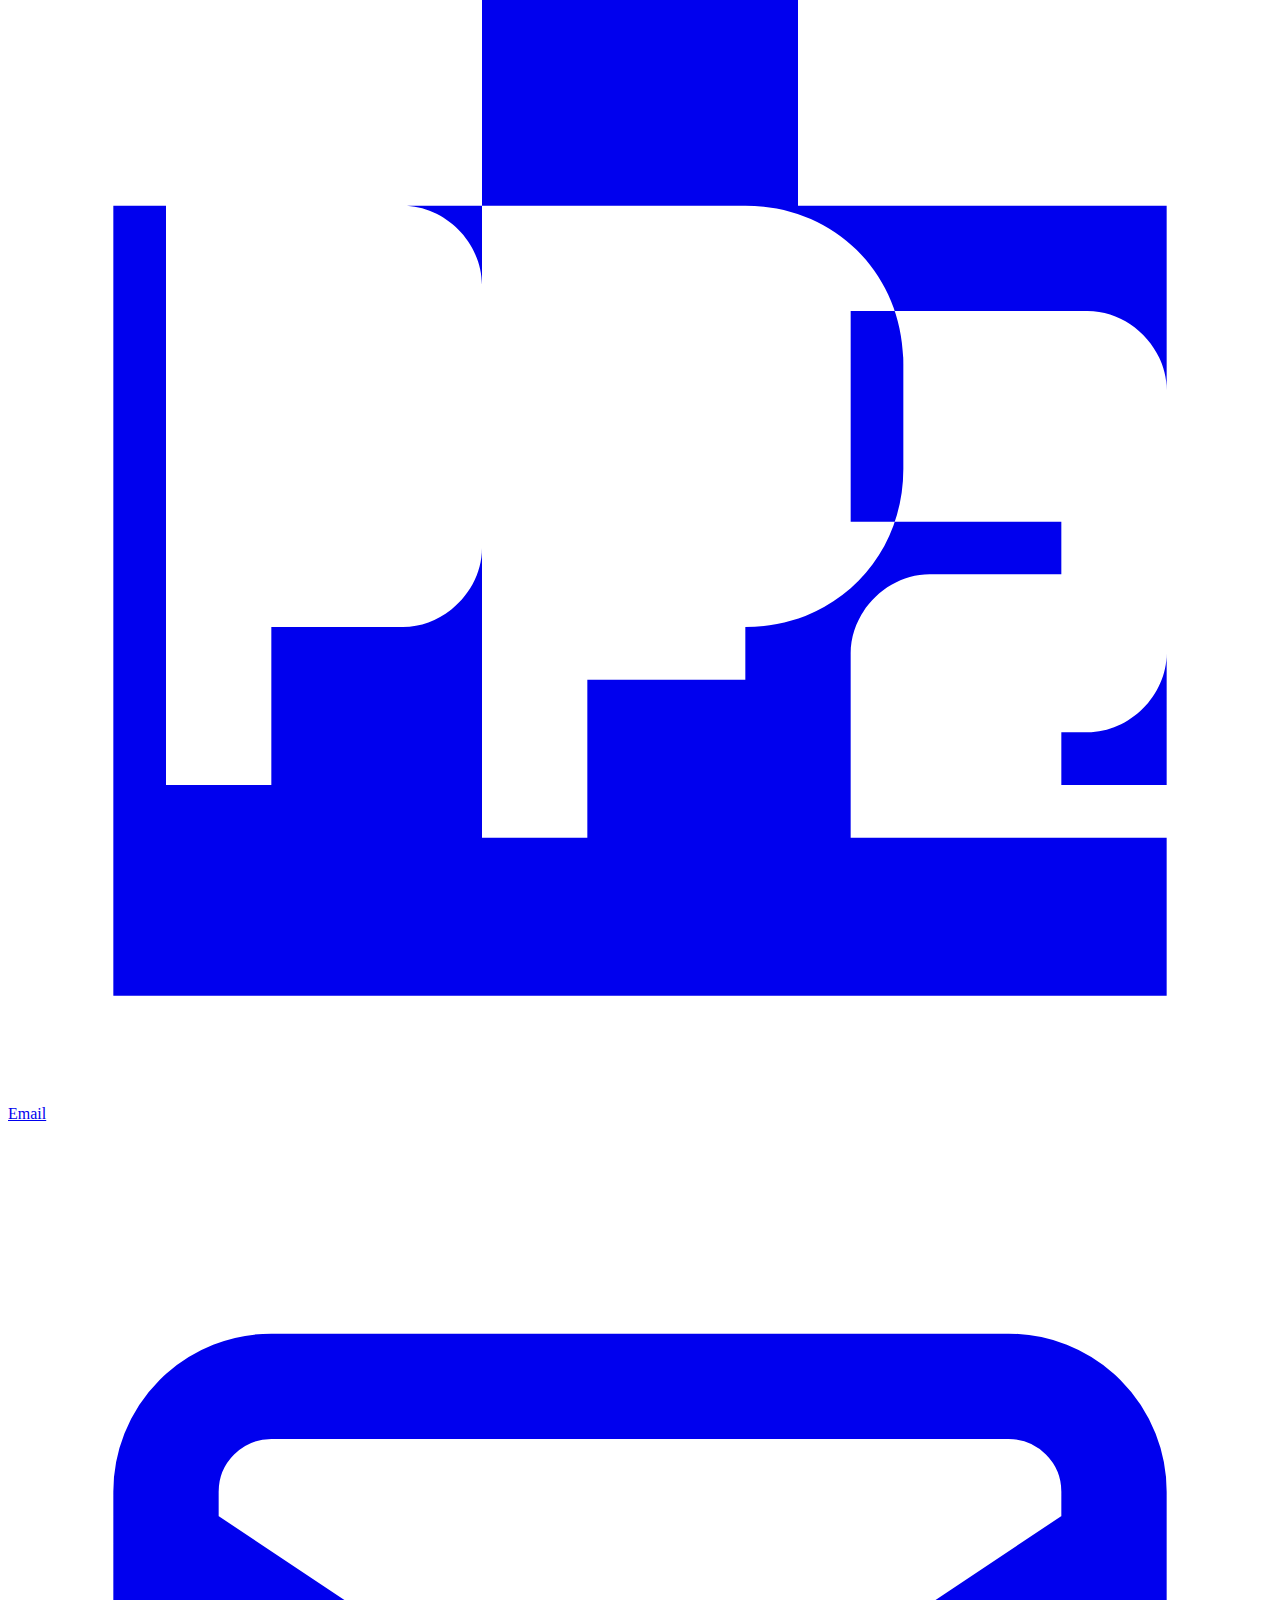
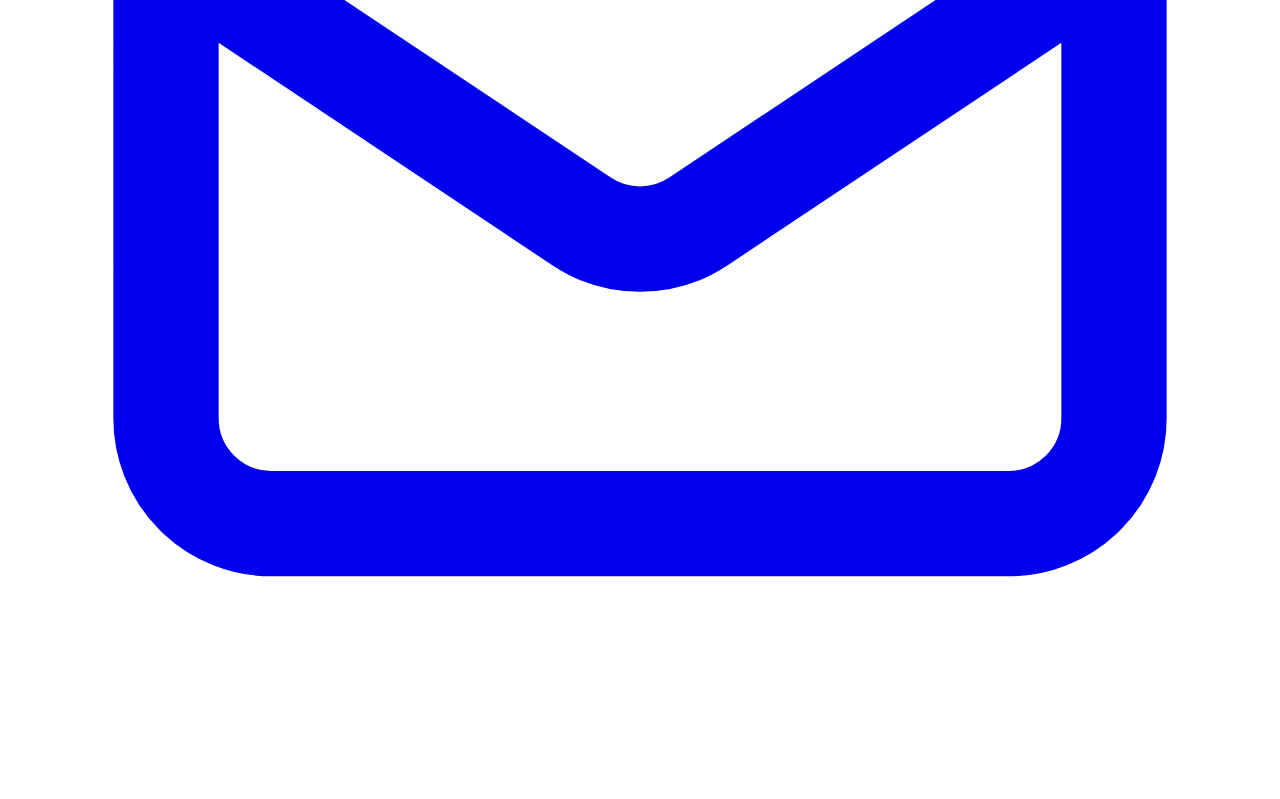
==== commit 86d7ec0d: "initial commit" ====
--- a/about.html
+++ b/about.html
@@ -1,239 +1,449 @@
 <!DOCTYPE html>
 <html lang="en">
 <head>
-	<!-- Metas -->
-	<meta charset="UTF-8">
-	<meta name="viewport" content="width=device-width, initial-scale=1.0, maximum-scale=1.0, user-scalable=0">
-	<title>Kmichael - A designer & web developer</title>
-	<meta name="description" content="Kmichael - A designer & web developer">
-
-	<!-- External CSS -->
-	<link rel="stylesheet" href="assets/css/fontawesome-all.min.css">
-	<link rel="stylesheet" href="assets/css/themify-icons.css">
-
-	<!-- Custom CSS -->
-	<link rel="stylesheet" href="assets/css/main.css">
-	<link rel="stylesheet" href="assets/css/colors.css">
-	<link rel="stylesheet" href="assets/css/responsive.css">
-
-	<!-- Google Fonts -->
-	<link href="https://fonts.googleapis.com/css?family=Montserrat:100,500,600%7CPoppins:400,500,600&display=swap" rel="stylesheet">
-
-	<!-- Favicon -->
-	<link rel="icon" href="assets/img/favicon.png">
+    <meta charset="UTF-8">
+    <meta name="viewport" content="width=device-width, initial-scale=1.0">
+    <title>Michael Bekele -  Graphic Designer   -  UX/UI Designer   -  UI Developer</title>
+    <meta name="description" content="Michael Bekele -  Graphic Designer   -  UX/UI Designer   -  UI Developer with expertise in accessibility and government sector projects.">
+
+    <!-- Tailwind CSS -->
+    <script src="https://cdn.tailwindcss.com"></script>
+    
+    <!-- Lucide Icons -->
+    <script src="https://unpkg.com/lucide@latest"></script>
+    <script src="https://unpkg.com/lucide@latest/dist/umd/lucide.js"></script>
+
+    <!-- Google Fonts -->
+    <link href="https://fonts.googleapis.com/css?family=Montserrat:100,500,600%7CPoppins:400,500,600&display=swap" rel="stylesheet">
+
+    <!-- Favicon -->
+    <link rel="icon" href="assets/img/favicon.png">
 </head>
-<body>
-
-	<!-- ========== Header ========== -->
-
-	<header class="main-header">
-
-		<div class="container">
-
-			<a href="index.html">
-				<img src="assets/img/logo.svg" class="logo" alt="">
-			</a>
-
-			<a href="#" class="open-nav">
-				<i></i>
-			</a>
-
-			<div class="clearfix"></div>
-
-		</div> <!-- /.container -->
-
-	</header> <!-- /.main-header -->
-	
-
-	<!-- ========== Main ========== -->
-
-	<main class="about">
-
-		<div class="container">
-			
-			
-
-			<div style="margin-top: 100px;" class="img-halved item">
-				
-				<div class="item"  >
-					<img style="border-radius: 100%;" src="assets/img/k.jpg" alt="" class="img-responsive">
-				</div>
-
-				<div class="item bio ">
-					<div>
-					<h1 class="intro" style="margin-bottom: 27px;">Hello I'm Michael</h1>
-					<p >I'm a designer and web developer who enjoys contributing to team success through proactive work, attention to detail, excellent organizational skills, and a sound understanding of UI design and development. <br><br>I'm motivated and eager to learn and grow in tech. As a designer, there is nothing more rewarding than transforming an idea into something that you can enjoy on your own or share with others. I would love to work with a team that comes up with creative solutions to complex problems. </p> <a href="assets/MICHAEL_RESUME_MAY_2022.pdf" class="btn">Download Resume</a>	
-					</div>
-					
-				</div>
-
-				<div class="clearfix"></div>
-
-			</div> <!-- /.img-halved --> 
-			
-			<div class="services">
-				
-				<h2 class="about-heading">Education</h2>
-
-				<div class="services-item">
-
-					<div class="content ">
-
-						<h3>Associates in Electrical Technology</h3>
-						<h4> <a href="http://www.mfmattc.edu.et/" style="color: black;"> MFM ATTC</a>  | 2016 - 2020 </h4>
-						<p class="p" style="margin-top: 20px;">Studied electrical engineering fundamentals, digital logic design, object-oriented programming, computer architecture, and digital signal processing, among others.</p>
-
-					</div> <!-- /.content -->
-
-				</div> <!-- /.services-item -->
-
-				<div class="services-item">
-
-					<div class="content">
-
-						<h3>Associates in Graphic Design</h3>
-						<h4> <a href="https://www.collin.edu/" style="color: black;" >COLLIN COLLEGE  </a>| 2019 - 2021 </h4>
-						<p style="margin-top: 20px;">Design principles such as color theory, typography and layout, along with branding, communication design, sketching, and brainstorming concepts.</p>
-
-					</div> <!-- /.content -->
-
-				</div>
-
-				<div class="services-item">
-
-					<div class="content">
-
-						<h3>Full Stack Web Development</h3>
-						<h4> <a href="https://codingtemple.com/" style="color: black;"> CODING TEMPLE </a>| 2021 - 2022 </h4>
-						<p style="margin-top: 20px;">Immersive training in front-end, back-end, and data analysis with Python. Used technologies such as git, github, flask, react js, postgreSQL, numpy, and panda.</p>
-
-					</div> <!-- /.content -->
-
-				</div>
-
-				<div class="clearfix"></div>
-
-			</div>
-
-			<div class="services">
-				
-				<h2 class="about-heading">My Skills</h2>
-
-				<div class="services-item">
-
-					<div class="content">
-
-						<span class="service-icon"><i class="ti ti-check "></i></span>
-
-						<h3>Core</h3>
-						<ul>
-							<li>Communication & Collaboration</li>
-							<li>Troubleshooting & Problem-Solving</li>
-							<li>Creativity</li>
-							<li>Multi-Tasking
-</li>
-							<li>
-Critical Thinking</li>
-						</ul>
-
-					</div> <!-- /.content -->
-
-				</div> <!-- /.services-item -->
-
-				<div class="services-item">
-
-					<div class="content">
-
-						<span class="service-icon"><i class="ti ti-pencil-alt "></i></span>
-
-						<h3>Design</h3>
-						<ul>
-							<li>UX / UI Design</li>
-							<li>Adobe Illustrator</li>
-							<li>Adobe Photoshop</li>
-							<li>Adobe XD</li>
-							<li>Figma</li>
-						</ul>
-
-					</div> <!-- /.content -->
-
-				</div> <!-- /.services-item -->
-
-				<div class="services-item">
-
-					<div class="content">
-
-						<span class="service-icon"><i class="ti ti-settings"></i></span>
-
-						<h3>development</h3>
-						<ul>
-							<li>HTML, CSS & Javascript</li>
-							<li>React, PostgreSQL</li>
-							<li>RESTful API JSON</li>
-							<li>Python/Flask</li>
-							<li>Git, GitHub</li>
-						</ul>
-
-					</div> <!-- /.content -->
-
-				</div> <!-- /.services-item -->
-
-				<div class="clearfix"></div>
-
-			</div> <!-- /.services -->
-
-
-			
-
-		</div> <!-- /.container -->
-
-	</main> <!-- /.about -->
-
-	<footer class="footer-default footer-default-border">
-
-		<div class="container">
-
-			<p class="copyright"><i class="far fa-copyright"></i> all rights reserved</p>
-
-			<ul class="follow-us-links">
-				<li><a href="https://www.linkedin.com/in/kmichaeltb/"><i class="fab fa-linkedin-in"></i></a></li>
-				<li><a href="https://github.com/KmichaelT"><i class="fab fa-github"></i></a></li>
-				<li><a href="https://www.behance.net/kinfemibekele"><i class="fab fa-behance"></i></a></li>
-			</ul> 
-
-			<div class="clearfix"></div>
-
-		</div> <!-- /.container -->
-
-	</footer> <!-- /.footer-default -->
-
-	<div class="aside-navigation-overlay">
-		
-		<div class="aside-navigation">
-			
-			<a href="#" class="close-nav"><i class="ti-close"></i></a>
-
-			<nav>
-				<ul>
-					<li><a href="index.html">home</a></li>
-					<li><a href="about.html">about</a></li>
-					<li><a href="HireME.html">Hire me</a></li>
-					<li><a href="contact.html">contact</a></li>
-				</ul>
-			</nav>
-
-			<ul class="social-icons">
-				<li><a href="https://www.linkedin.com/in/kmichaeltb/"><i class="fab fa-linkedin-in"></i></a></li>
-				<li><a href="https://github.com/KmichaelT"><i class="fab fa-github"></i></a></li>
-				<li><a href="https://www.behance.net/kinfemibekele"><i class="fab fa-behance"></i></a></li>
-			</ul>
-	
-		</div> <!-- /.aside-navigation -->
-
-	</div> <!-- /.aside-navigation-overlay -->
-	
-	<script src="assets/js/main.js"></script>
-	
-	
+<body class="min-h-screen bg-gray-50 font-poppins">
+    <!-- Header/Navigation -->
+    <header class="sticky top-0 z-50 w-full bg-white/80 backdrop-blur-sm border-b border-gray-200">
+        <div class="container mx-auto px-4 sm:px-6 lg:px-8">
+            <div class="flex h-16 items-center justify-between">
+                <div class="flex items-center">
+                    <a href="index.html" class="flex items-center">
+                        <img class="h-8 w-auto" src="assets/img/logo.svg" alt="Michael Bekele Logo">
+                         
+                    </a>
+                </div>
+                 <nav class="  md:flex md:space-x-8">
+                    <a href="index.html" class="text-gray-600 hover:text-gray-900 px-3 py-2 text-sm font-medium">
+                        Home
+                    </a>
+                    <a href="about.html" class="text-cyan-600 hover:text-cyan-700 px-3 py-2 text-sm font-medium border-b-2 border-cyan-600">
+                        About
+                    </a>
+                    <a href="contact.html" class="text-gray-600 hover:text-gray-900 px-3 py-2 text-sm font-medium">
+                        Contact
+                    </a>
+                </nav>
+                <div class="flex md:hidden">
+                    <button
+                        type="button"
+                        class="inline-flex items-center justify-center rounded-md p-2 text-gray-600 hover:bg-gray-100 hover:text-gray-900 focus:outline-none focus:ring-2 focus:ring-inset focus:ring-cyan-500"
+                        aria-expanded="false"
+                    >
+                        <span class="sr-only">Open main menu</span>
+                        <svg class="block h-6 w-6" fill="none" viewBox="0 0 24 24" stroke-width="1.5" stroke="currentColor" aria-hidden="true">
+                            <path stroke-linecap="round" stroke-linejoin="round" d="M3.75 6.75h16.5M3.75 12h16.5m-16.5 5.25h16.5"></path>
+                        </svg>
+                    </button>
+                </div>
+            </div>
+        </div>
+    </header>
+
+    <!-- Hero Section -->
+    <section class="relative bg-gradient-to-b from-white to-gray-100 pt-16 pb-20 sm:pt-24 sm:pb-32">
+        <div class="container mx-auto px-4 sm:px-6 lg:px-8">
+            <div class="mx-auto max-w-7xl">
+                <div class="grid grid-cols-1 gap-12 lg:grid-cols-2 lg:gap-16 items-center">
+                    <div>
+                        <h1 class="text-4xl font-bold tracking-tight text-gray-900 sm:text-5xl">
+                            <span class="block text-cyan-600">About Me</span>
+                            <span class="block mt-2"> Graphic Designer   -  UX/UI Designer   -  UI Developer</span>
+                        </h1>
+                        <p class="mt-6 text-lg leading-8 text-gray-600">
+                            Creative Graphic Designer with 5+ years of experience delivering visually compelling brand identities, 
+                            print collateral, and digital assets for diverse industries. Expertise in translating client visions 
+                            into polished designs that resonate with target audiences.
+                        </p>
+                        <div class="mt-8 flex gap-4">
+                            <a 
+                                href="assets/MICHAEL_BEKELE.pdf" 
+                                target="_blank"
+                                class="inline-flex items-center rounded-md bg-cyan-600 px-6 py-3 text-base font-medium text-white shadow-sm hover:bg-cyan-700 focus:outline-none focus:ring-2 focus:ring-cyan-500 focus:ring-offset-2"
+                            >
+                                <i data-lucide="download" class="mr-2 h-5 w-5"></i>
+                                Download Resume
+                            </a>
+                            <a 
+                                href="https://github.com/KmichaelT" 
+                                target="_blank" 
+                                rel="noopener noreferrer"
+                                class="inline-flex items-center rounded-md bg-white px-6 py-3 text-base font-medium text-gray-900 shadow-sm ring-1 ring-inset ring-gray-300 hover:bg-gray-50 focus:outline-none focus:ring-2 focus:ring-cyan-500 focus:ring-offset-2"
+                            >
+                                <i data-lucide="github" class="mr-2 h-5 w-5"></i>
+                                GitHub
+                            </a>
+                        </div>
+                    </div>
+                    <div class="relative">
+                        <div class="aspect-[4/5] overflow-hidden rounded-2xl bg-gray-100">
+                            <img 
+                                src="assets/img/k.jpg" 
+                                alt="Michael Bekele" 
+                                class="h-full w-full object-cover object-center"
+                            >
+                        </div>
+                        <div class="absolute -bottom-6 -left-6 rounded-2xl bg-slate-600  p-8">
+                            <div class="font-semibold text-white">
+                                <i data-lucide="shield" class="h-6 w-6 inline-block mr-2"></i>
+                                DoD Secret Clearance 
+                            </div>
+                        </div>
+                    </div>
+                </div>
+            </div>
+        </div>
+    </section>
+
+    <!-- Credentials Section -->
+    <section class="py-16 sm:py-24 bg-white">
+        <div class="container mx-auto px-4 sm:px-6 lg:px-8">
+            <div class="mx-auto max-w-7xl">
+                <h2 class="text-3xl font-bold tracking-tight text-gray-900 sm:text-4xl text-center mb-16">
+                    Education & Certifications
+                </h2>
+                <div class="grid grid-cols-1 gap-8 md:grid-cols-3">
+                    <div class="relative rounded-2xl border border-gray-200 bg-white p-8 shadow-sm flex flex-col items-center text-center">
+                        <div class="flex h-16 w-16 items-center justify-center rounded-full bg-cyan-100 text-cyan-600 mb-4">
+                            <i data-lucide="graduation-cap" class="h-8 w-8"></i>
+                        </div>
+                        <h3 class="text-xl font-semibold text-gray-900">Associate's Degree</h3>
+                        <p class="mt-2 text-gray-600">Graphic Design</p>
+                        <p class="mt-1 text-gray-500">Collin College, 2021</p>
+                    </div>
+                    <div class="relative rounded-2xl border border-gray-200 bg-white p-8 shadow-sm flex flex-col items-center text-center">
+                        <div class="flex h-16 w-16 items-center justify-center rounded-full bg-cyan-100 text-cyan-600 mb-4">
+                            <i data-lucide="award" class="h-8 w-8"></i>
+                        </div>
+                        <h3 class="text-xl font-semibold text-gray-900">Google Certificate</h3>
+                        <p class="mt-2 text-gray-600">UX Design</p>
+                        <p class="mt-1 text-gray-500">Google, 2021</p>
+                    </div>
+                    <div class="relative rounded-2xl border border-gray-200 bg-white p-8 shadow-sm flex flex-col items-center text-center">
+                        <div class="flex h-16 w-16 items-center justify-center rounded-full bg-cyan-100 text-cyan-600 mb-4">
+                            <i data-lucide="graduation-cap" class="h-8 w-8"></i>
+                        </div>
+                        <h3 class="text-xl font-semibold text-gray-900">Bachelor's Degree</h3>
+                        <p class="mt-2 text-gray-600">Electrical Technology</p>
+                        <p class="mt-1 text-gray-500">TESU, Expected 2025</p>
+                    </div>
+                </div>
+            </div>
+        </div>
+    </section>
+
+    <!-- Skills Section -->
+    <section class="py-16 sm:py-24 bg-gray-50">
+        <div class="container mx-auto px-4 sm:px-6 lg:px-8">
+            <div class="mx-auto max-w-7xl">
+                <h2 class="text-3xl font-bold tracking-tight text-gray-900 sm:text-4xl text-center mb-16">
+                    Technical Skills & Expertise
+                </h2>
+                <div class="grid grid-cols-1 gap-y-12 md:grid-cols-2 md:gap-x-12 lg:gap-x-24">
+                    <div>
+                        <h3 class="flex items-center text-xl font-semibold text-gray-900 mb-6">
+                            <i data-lucide="code" class="mr-2 h-6 w-6 text-cyan-600"></i>
+                            Software Proficiency
+                        </h3>
+                        <ul class="space-y-4">
+                            <li class="flex items-start">
+                                <i data-lucide="check-circle" class="h-5 w-5 text-cyan-600 mr-2 mt-0.5 flex-shrink-0"></i>
+                                <span>Adobe Creative Suite (Photoshop, Illustrator, InDesign)</span>
+                            </li>
+                            <li class="flex items-start">
+                                <i data-lucide="check-circle" class="h-5 w-5 text-cyan-600 mr-2 mt-0.5 flex-shrink-0"></i>
+                                <span>Figma, CorelDRAW, Canva, Sketch</span>
+                            </li>
+                            <li class="flex items-start">
+                                <i data-lucide="check-circle" class="h-5 w-5 text-cyan-600 mr-2 mt-0.5 flex-shrink-0"></i>
+                                <span>Motion Graphics (After Effects)</span>
+                            </li>
+                            <li class="flex items-start">
+                                <i data-lucide="check-circle" class="h-5 w-5 text-cyan-600 mr-2 mt-0.5 flex-shrink-0"></i>
+                                <span>3D Modeling (Blender)</span>
+                            </li>
+                        </ul>
+                    </div>
+                    <div>
+                        <h3 class="flex items-center text-xl font-semibold text-gray-900 mb-6">
+                            <i data-lucide="palette" class="mr-2 h-6 w-6 text-cyan-600"></i>
+                            Design Specializations
+                        </h3>
+                        <ul class="space-y-4">
+                            <li class="flex items-start">
+                                <i data-lucide="check-circle" class="h-5 w-5 text-cyan-600 mr-2 mt-0.5 flex-shrink-0"></i>
+                                <span>Brand Identity & Visual Systems</span>
+                            </li>
+                            <li class="flex items-start">
+                                <i data-lucide="check-circle" class="h-5 w-5 text-cyan-600 mr-2 mt-0.5 flex-shrink-0"></i>
+                                <span>Print Design & Marketing Collateral</span>
+                            </li>
+                            <li class="flex items-start">
+                                <i data-lucide="check-circle" class="h-5 w-5 text-cyan-600 mr-2 mt-0.5 flex-shrink-0"></i>
+                                <span>Packaging & Typography</span>
+                            </li>
+                            <li class="flex items-start">
+                                <i data-lucide="check-circle" class="h-5 w-5 text-cyan-600 mr-2 mt-0.5 flex-shrink-0"></i>
+                                <span>Digital Illustration & User Interface Design</span>
+                            </li>
+                            <li class="flex items-start">
+                                <i data-lucide="check-circle" class="h-5 w-5 text-cyan-600 mr-2 mt-0.5 flex-shrink-0"></i>
+                                <span>Color Theory & Photo Retouching</span>
+                            </li>
+                            <li class="flex items-start">
+                                <i data-lucide="check-circle" class="h-5 w-5 text-cyan-600 mr-2 mt-0.5 flex-shrink-0"></i>
+                                <span>Prepress Production</span>
+                            </li>
+                        </ul>
+                    </div>
+                </div>
+            </div>
+        </div>
+    </section>
+
+    <!-- Experience Section -->
+    <section class="py-16 sm:py-24 bg-white">
+        <div class="container mx-auto px-4 sm:px-6 lg:px-8">
+            <div class="mx-auto max-w-7xl">
+                <h2 class="text-3xl font-bold tracking-tight text-gray-900 sm:text-4xl text-center mb-16">
+                    Professional Experience
+                </h2>
+                <div class="relative">
+                    <div class="absolute inset-0 flex items-center" aria-hidden="true">
+                        <div class="w-full border-t border-gray-300"></div>
+                    </div>
+                </div>
+                
+                <div class="flow-root">
+                    <ul class="-mb-8">
+                        <li>
+                            <div class="relative pb-8">
+                                <span class="absolute top-5 left-5 -ml-px h-full w-0.5 bg-gray-200" aria-hidden="true"></span>
+                                <div class="relative flex items-start space-x-3">
+                                    <div class="relative">
+                                        <div class="flex h-10 w-10 items-center justify-center rounded-full bg-cyan-600 ring-8 ring-white">
+                                            <i data-lucide="briefcase" class="h-5 w-5 text-white"></i>
+                                        </div>
+                                    </div>
+                                    <div class="min-w-0 flex-1 py-0">
+                                        <div class="bg-white p-6 rounded-lg shadow-sm border border-gray-100">
+                                            <div class="flex justify-between">
+                                                <h3 class="text-lg font-semibold text-gray-900">Graphic Designer</h3>
+                                                <p class="text-sm text-gray-500">June 2023 – Present</p>
+                                            </div>
+                                            <p class="mt-1 text-sm font-medium text-cyan-600">Emprata</p>
+                                            <ul class="mt-3 list-disc pl-5 text-sm text-gray-600 space-y-1">
+                                                <li>Designed visual assets for FCC public awareness campaigns, including infographics, brochures, and social media templates</li>
+                                                <li>Developed brand guidelines for FCC digital platforms, ensuring consistency across 50+ government documents</li>
+                                                <li>Produced high-impact presentations and reports for congressional stakeholders using advanced data visualization techniques</li>
+                                            </ul>
+                                        </div>
+                                    </div>
+                                </div>
+                            </div>
+                        </li>
+                        
+                        <li>
+                            <div class="relative pb-8">
+                                <span class="absolute top-5 left-5 -ml-px h-full w-0.5 bg-gray-200" aria-hidden="true"></span>
+                                <div class="relative flex items-start space-x-3">
+                                    <div class="relative">
+                                        <div class="flex h-10 w-10 items-center justify-center rounded-full bg-cyan-600 ring-8 ring-white">
+                                            <i data-lucide="briefcase" class="h-5 w-5 text-white"></i>
+                                        </div>
+                                    </div>
+                                    <div class="min-w-0 flex-1 py-0">
+                                        <div class="bg-white p-6 rounded-lg shadow-sm border border-gray-100">
+                                            <div class="flex justify-between">
+                                                <h3 class="text-lg font-semibold text-gray-900">Graphic Designer</h3>
+                                                <p class="text-sm text-gray-500">July 2022 – Aug 2023</p>
+                                            </div>
+                                            <p class="mt-1 text-sm font-medium text-cyan-600">Resolvesoft</p>
+                                            <ul class="mt-3 list-disc pl-5 text-sm text-gray-600 space-y-1">
+                                                <li>Created marketing collateral for healthcare clients, including annual reports, trade show banners, and patient education materials</li>
+                                                <li>Redesigned Medicare/Medicaid enrollment guides with improved accessibility and user-friendly layouts</li>
+                                                <li>Produced vector illustrations and icon sets for government health platforms, adhering to strict brand standards</li>
+                                            </ul>
+                                        </div>
+                                    </div>
+                                </div>
+                            </div>
+                        </li>
+                        
+                        <li>
+                            <div class="relative pb-8">
+                                <span class="absolute top-5 left-5 -ml-px h-full w-0.5 bg-gray-200" aria-hidden="true"></span>
+                                <div class="relative flex items-start space-x-3">
+                                    <div class="relative">
+                                        <div class="flex h-10 w-10 items-center justify-center rounded-full bg-cyan-600 ring-8 ring-white">
+                                            <i data-lucide="briefcase" class="h-5 w-5 text-white"></i>
+                                        </div>
+                                    </div>
+                                    <div class="min-w-0 flex-1 py-0">
+                                        <div class="bg-white p-6 rounded-lg shadow-sm border border-gray-100">
+                                            <div class="flex justify-between">
+                                                <h3 class="text-lg font-semibold text-gray-900">Graphic Design Specialist</h3>
+                                                <p class="text-sm text-gray-500">August 2021 – June 2022</p>
+                                            </div>
+                                            <p class="mt-1 text-sm font-medium text-cyan-600">Coding Temple</p>
+                                            <ul class="mt-3 list-disc pl-5 text-sm text-gray-600 space-y-1">
+                                                <li>Revamped institutional branding, including logo redesign, stationery suites, and email marketing templates</li>
+                                                <li>Designed interactive eBooks and educational materials to enhance student engagement</li>
+                                                <li>Created animated social media content (GIFs, short videos) to boost platform visibility</li>
+                                            </ul>
+                                        </div>
+                                    </div>
+                                </div>
+                            </div>
+                        </li>
+                        
+                        <li>
+                            <div class="relative">
+                                <div class="relative flex items-start space-x-3">
+                                    <div class="relative">
+                                        <div class="flex h-10 w-10 items-center justify-center rounded-full bg-cyan-600 ring-8 ring-white">
+                                            <i data-lucide="briefcase" class="h-5 w-5 text-white"></i>
+                                        </div>
+                                    </div>
+                                    <div class="min-w-0 flex-1 py-0">
+                                        <div class="bg-white p-6 rounded-lg shadow-sm border border-gray-100">
+                                            <div class="flex justify-between">
+                                                <h3 class="text-lg font-semibold text-gray-900">Graphic Designer</h3>
+                                                <p class="text-sm text-gray-500">January 2018 – August 2021</p>
+                                            </div>
+                                            <p class="mt-1 text-sm font-medium text-cyan-600">Triple-A Auto LLC</p>
+                                            <ul class="mt-3 list-disc pl-5 text-sm text-gray-600 space-y-1">
+                                                <li>Led complete rebranding initiative, including logo design, vehicle wrap concepts, and showroom signage</li>
+                                                <li>Produced catalogs, print ads, and digital banners that increased customer inquiries by 40%</li>
+                                                <li>Managed packaging design for automotive parts line, optimizing for both aesthetics and manufacturing constraints</li>
+                                            </ul>
+                                        </div>
+                                    </div>
+                                </div>
+                            </div>
+                        </li>
+                    </ul>
+                </div>
+            </div>
+        </div>
+    </section>
+
+    <!-- Core Competencies Section -->
+    <section class="py-16 sm:py-24 bg-gray-50">
+        <div class="container mx-auto px-4 sm:px-6 lg:px-8">
+            <div class="mx-auto max-w-7xl">
+                <h2 class="text-3xl font-bold tracking-tight text-gray-900 sm:text-4xl text-center mb-16">
+                    Core Competencies
+                </h2>
+                <div class="grid grid-cols-1 gap-8 sm:grid-cols-2 lg:grid-cols-4">
+                    <div class="relative rounded-2xl border border-gray-200 bg-white p-8 shadow-sm">
+                        <div class="flex h-12 w-12 items-center justify-center rounded-md bg-cyan-600 text-white mb-6">
+                            <i data-lucide="layout" class="h-6 w-6"></i>
+                        </div>
+                        <h3 class="text-lg font-semibold text-gray-900">Visual Storytelling</h3>
+                        <p class="mt-4 text-sm text-gray-600">
+                            Strong conceptual thinking with a keen eye for composition, layout, and visual storytelling
+                        </p>
+                    </div>
+                    <div class="relative rounded-2xl border border-gray-200 bg-white p-8 shadow-sm">
+                        <div class="flex h-12 w-12 items-center justify-center rounded-md bg-cyan-600 text-white mb-6">
+                            <i data-lucide="palette" class="h-6 w-6"></i>
+                        </div>
+                        <h3 class="text-lg font-semibold text-gray-900">Brand Systems</h3>
+                        <p class="mt-4 text-sm text-gray-600">
+                            Proven ability to create cohesive brand systems across digital and print platforms
+                        </p>
+                    </div>
+                    <div class="relative rounded-2xl border border-gray-200 bg-white p-8 shadow-sm">
+                        <div class="flex h-12 w-12 items-center justify-center rounded-md bg-cyan-600 text-white mb-6">
+                            <i data-lucide="code" class="h-6 w-6"></i>
+                        </div>
+                        <h3 class="text-lg font-semibold text-gray-900">Production Expertise</h3>
+                        <p class="mt-4 text-sm text-gray-600">
+                            Expertise in preparing print-ready files and managing vendor relationships for production
+                        </p>
+                    </div>
+                    <div class="relative rounded-2xl border border-gray-200 bg-white p-8 shadow-sm">
+                        <div class="flex h-12 w-12 items-center justify-center rounded-md bg-cyan-600 text-white mb-6">
+                            <i data-lucide="briefcase" class="h-6 w-6"></i>
+                        </div>
+                        <h3 class="text-lg font-semibold text-gray-900">Collaborative Approach</h3>
+                        <p class="mt-4 text-sm text-gray-600">
+                            Collaborative approach to working with marketing teams, copywriters, and stakeholders
+                        </p>
+                    </div>
+                </div>
+            </div>
+        </div>
+    </section>
+
+    <!-- Footer -->
+    <footer class="bg-white border-t border-gray-200">
+        <div class="container mx-auto px-4 py-12 sm:px-6 lg:px-8">
+            <div class="flex flex-col items-center justify-between md:flex-row">
+                <div class="flex items-center">
+                    <img class="h-8 w-auto" src="assets/img/logo.svg" alt="Michael Bekele Logo">
+                    <p class="ml-3 text-base text-gray-500">© <script>document.write(new Date().getFullYear())</script> Michael Bekele. All rights reserved.</p>
+                </div>
+                <div class="mt-8 flex space-x-6 md:mt-0">
+                    <a href="https://github.com/KmichaelT" class="text-gray-600 hover:text-gray-900">
+                        <span class="sr-only">GitHub</span>
+                        <i data-lucide="github" class="h-6 w-6"></i>
+                    </a>
+                    <a href="https://www.behance.net/kinfemibekele" class="text-gray-600 hover:text-gray-900">
+                        <span class="sr-only">Behance</span>
+                        <svg class="h-6 w-6" fill="currentColor" viewBox="0 0 24 24" aria-hidden="true">
+                            <path d="M22 7h-7V2H9v5H2v15h20V7zM9 13.5c0 .8-.7 1.5-1.5 1.5H5v3H3V7h4.5C8.3 7 9 7.7 9 8.5v5zm5 2.5h-3v3h-2V7h5c1.7 0 3 1.3 3 3v2c0 1.7-1.3 3-3 3zm8 3h-6v-3.5c0-.8.7-1.5 1.5-1.5H20v-1h-4V9h4.5c.8 0 1.5.7 1.5 1.5v5c0 .8-.7 1.5-1.5 1.5H20v1h2v2z"/>
+                        </svg>
+                    </a>
+                    <a href="mailto:michaeltb.gd@gmail.com" class="text-gray-600 hover:text-gray-900">
+                        <span class="sr-only">Email</span>
+                        <svg class="h-6 w-6" fill="none" viewBox="0 0 24 24" stroke="currentColor">
+                            <path stroke-linecap="round" stroke-linejoin="round" stroke-width="2" d="M3 8l7.89 5.26a2 2 0 002.22 0L21 8M5 19h14a2 2 0 002-2V7a2 2 0 00-2-2H5a2 2 0 00-2 2v10a2 2 0 002 2z" />
+                        </svg>
+                    </a>
+                </div>
+            </div>
+        </div>
+    </footer>
+
+    <!-- Initialize Lucide Icons -->
+    <script>
+        lucide.createIcons();
+    </script>
+
+    <!-- Mobile Menu Script -->
+    <script>
+        document.addEventListener('DOMContentLoaded', function() {
+            const menuButton = document.querySelector('button[aria-expanded]');
+            if (menuButton) {
+                menuButton.addEventListener('click', function() {
+                    const expanded = this.getAttribute('aria-expanded') === 'true';
+                    this.setAttribute('aria-expanded', !expanded);
+                    
+                    // Here you would toggle your mobile menu
+                    // This is a placeholder for where you'd implement the mobile menu toggle
+                    console.log('Mobile menu toggled');
+                });
+            }
+        });
+    </script>
 </body>
 </html>